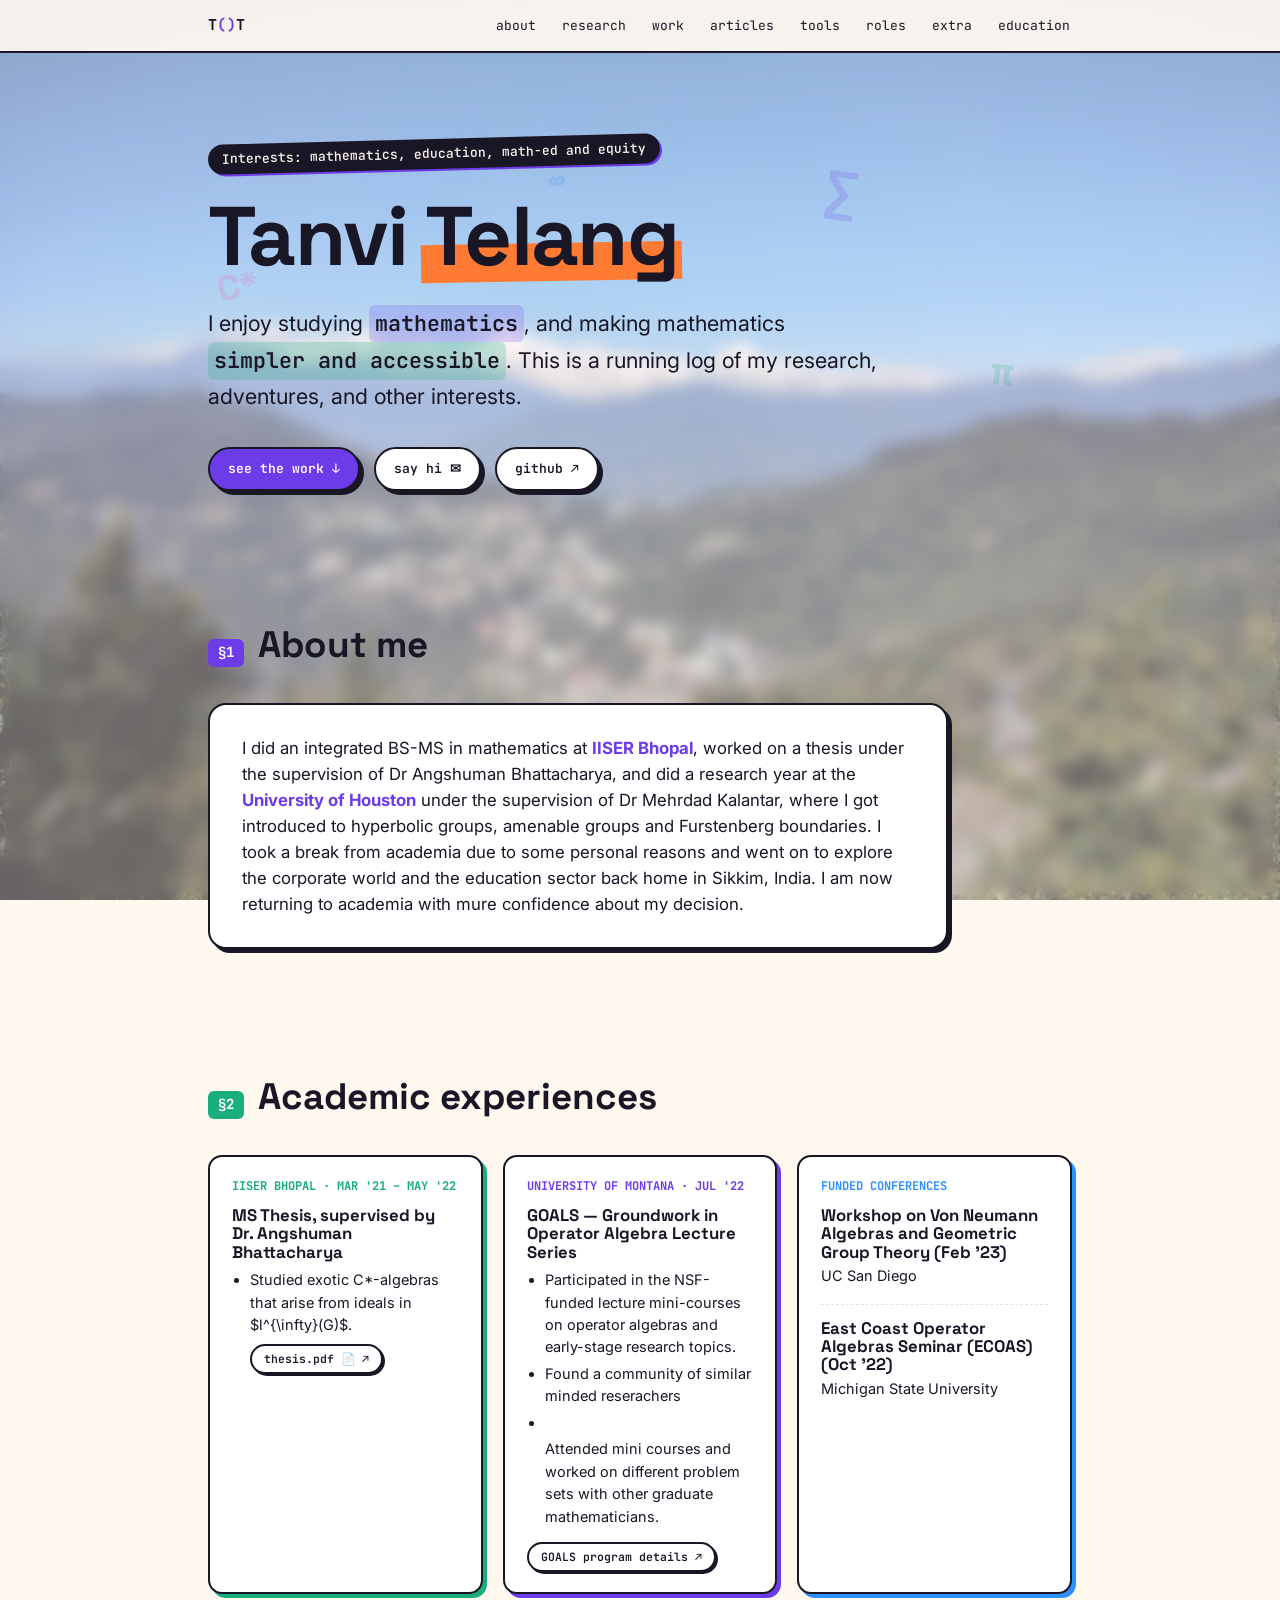
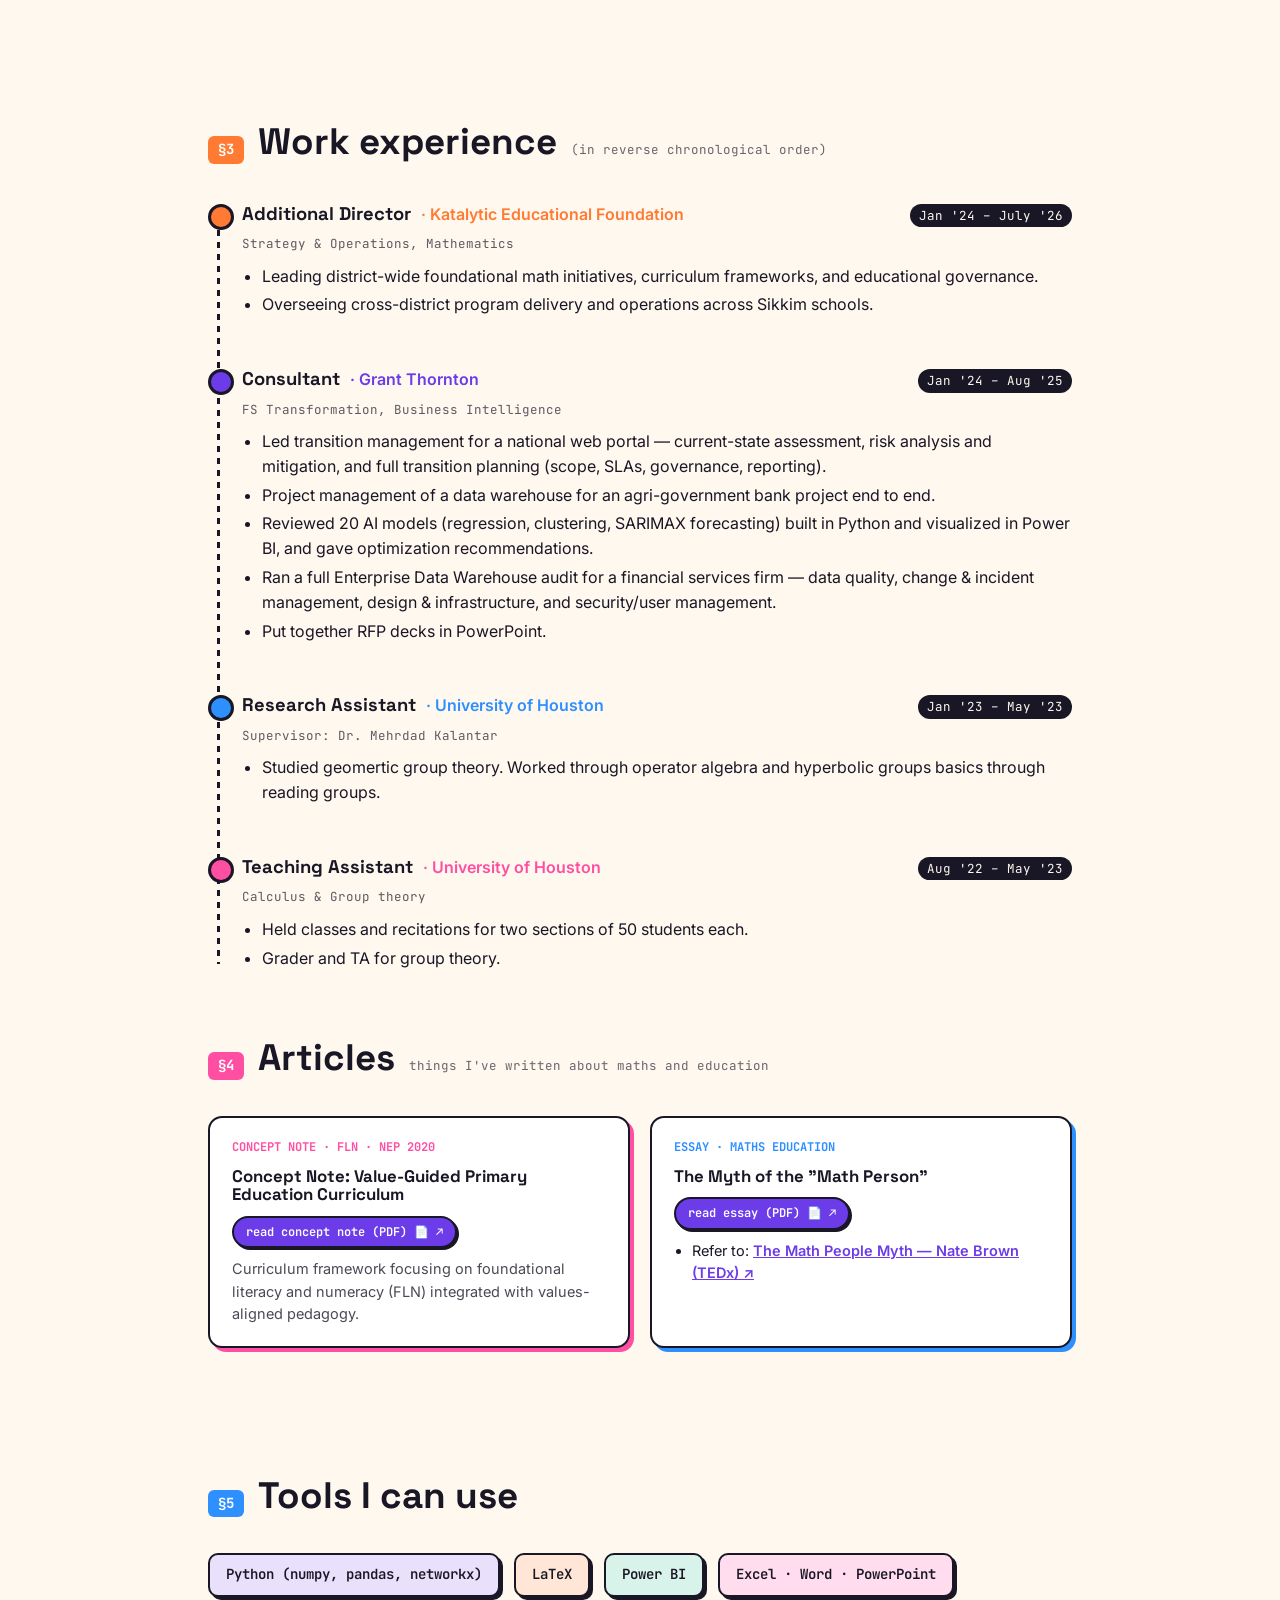
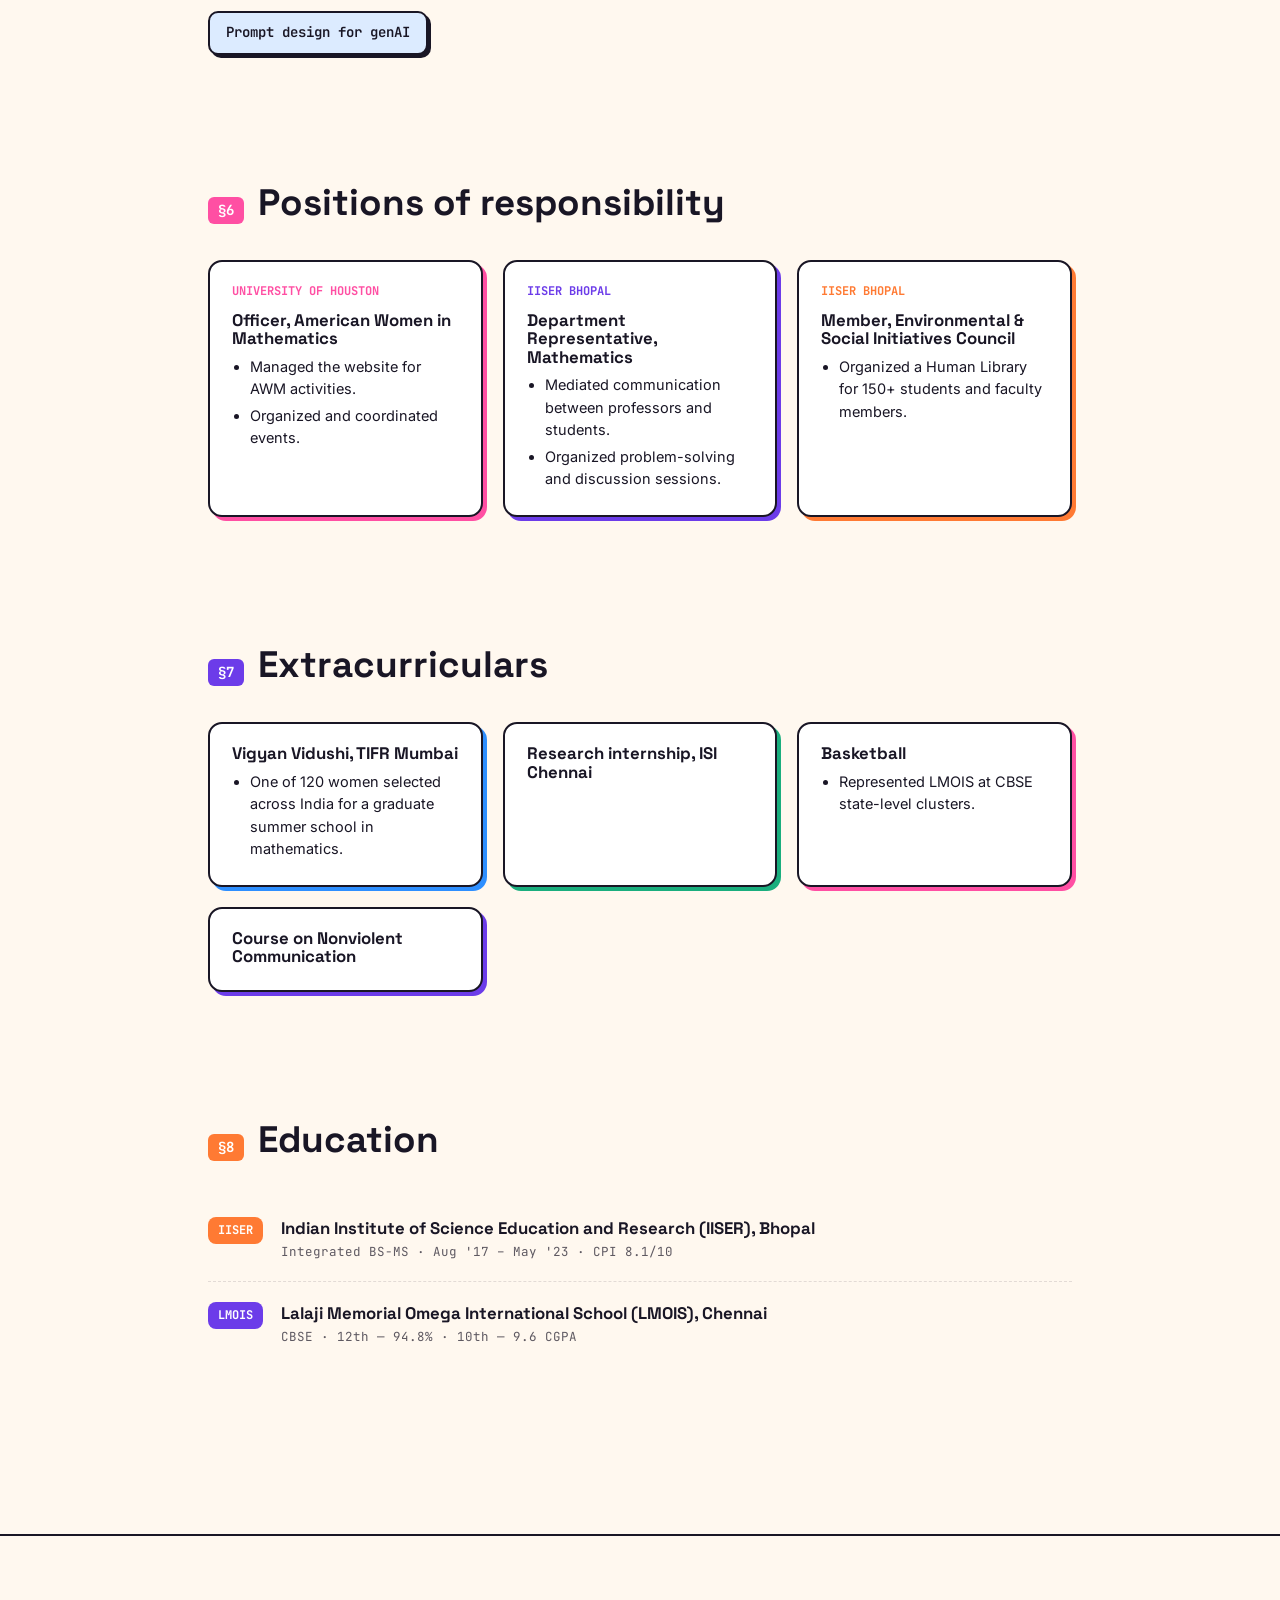
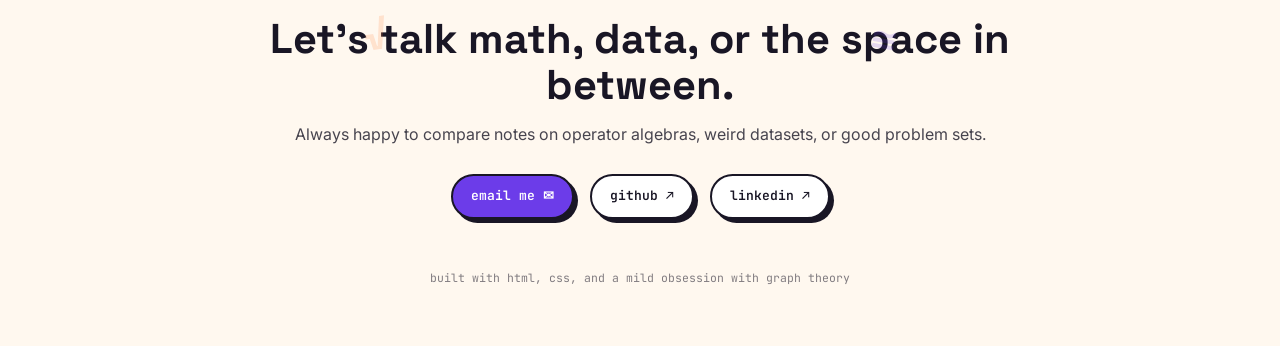
==== index.html @ 27491b8e "Update index.html" ====
<!DOCTYPE html>
<html lang="en">
<head>
<meta charset="UTF-8">
<meta name="viewport" content="width=device-width, initial-scale=1.0">
<title>Tanvi Telang</title>
<meta name="description" content="Tanvi Telang — mathematics, education, math-ed and equity.">
<link rel="preconnect" href="https://fonts.googleapis.com">
<link rel="preconnect" href="https://fonts.gstatic.com" crossorigin>
<link href="https://fonts.googleapis.com/css2?family=Space+Grotesk:wght@500;600;700&family=JetBrains+Mono:wght@400;500;700&family=Inter:wght@400;500;600;700&display=swap" rel="stylesheet">
<style>
  :root{
    --ink:#191625;
    --paper:#FFF8EF;
    --paper-2:#FFFFFF;
    --grape:#6C3CE9;
    --tangerine:#FF7A33;
    --mint:#1AAE7E;
    --bubblegum:#FF4FA3;
    --sky:#2E8FFF;
    --line: rgba(25,22,37,0.12);
    --radius: 18px;
    --shadow: 4px 4px 0 var(--ink);
  }

  *{box-sizing:border-box;}
  html{
    scroll-behavior:smooth;
    background:#FFF8EF; /* fallback if the photo ever fails to load */
  }
  body{
    margin:0;
    background:transparent;
    color:var(--ink);
    font-family:'Inter', sans-serif;
    line-height:1.55;
  }

  /* Background photo: a plain fixed <img> (Safari-safe), with a blurred tint on top */
  .bg-photo{
    position:fixed;
    top:0; left:0;
    width:100%; height:100%;
    object-fit:cover;
    z-index:-2;
  }
  .bg-tint{
    position:fixed;
    top:0; left:0;
    width:100%; height:100%;
    background:rgba(255,248,239,0.4);
    -webkit-backdrop-filter:blur(8px);
    backdrop-filter:blur(8px);
    z-index:-1;
    pointer-events:none;
  }

  ::selection{ background:var(--tangerine); color:var(--paper); }

  h1,h2,h3{
    font-family:'Space Grotesk', sans-serif;
    margin:0;
    line-height:1.1;
  }

  .mono{ font-family:'JetBrains Mono', monospace; }
  a{ color:inherit; }

  .wrap{
    max-width:920px;
    margin:0 auto;
    padding:0 28px;
    position:relative;
  }

  /* Floating mathematical symbols */
  .symbol{
    position:absolute;
    font-family:'Space Grotesk', serif;
    font-weight:700;
    opacity:0.18;
    user-select:none;
    -webkit-user-select:none;
    pointer-events:none;
    z-index:0;
  }

  /* Navigation */
  nav{
    position:-webkit-sticky;
    position:sticky;
    top:0;
    z-index:50;
    background:rgba(255,248,239,0.92);
    -webkit-backdrop-filter:blur(8px);
    backdrop-filter:blur(8px);
    border-bottom:2px solid var(--ink);
  }
  nav .wrap{
    display:flex;
    align-items:center;
    justify-content:space-between;
    padding:14px 28px;
  }
  .nav-mark{
    font-family:'JetBrains Mono', monospace;
    font-weight:700;
    font-size:15px;
    letter-spacing:0.02em;
    text-decoration:none;
  }
  .nav-mark span{ color:var(--grape); }
  .nav-links{
    display:flex;
    gap:22px;
    list-style:none;
    margin:0; padding:0;
    font-family:'JetBrains Mono', monospace;
    font-size:13px;
  }
  .nav-links a{
    text-decoration:none;
    padding:4px 2px;
    border-bottom:2px solid transparent;
    transition:border-color .15s ease, color .15s ease;
  }
  .nav-links li:nth-child(1) a:hover{ border-color:var(--grape); color:var(--grape); }
  .nav-links li:nth-child(2) a:hover{ border-color:var(--mint); color:var(--mint); }
  .nav-links li:nth-child(3) a:hover{ border-color:var(--tangerine); color:var(--tangerine); }
  .nav-links li:nth-child(4) a:hover{ border-color:var(--sky); color:var(--sky); }
  .nav-links li:nth-child(5) a:hover{ border-color:var(--bubblegum); color:var(--bubblegum); }
  .nav-links li:nth-child(6) a:hover{ border-color:var(--grape); color:var(--grape); }
  .nav-links li:nth-child(7) a:hover{ border-color:var(--tangerine); color:var(--tangerine); }
  .nav-links li:nth-child(8) a:hover{ border-color:var(--sky); color:var(--sky); }
  @media (max-width:720px){ .nav-links{ display:none; } }

  /* Hero */
  header.hero{
    padding:86px 0 70px;
    position:relative;
  }
  .eyebrow{
    display:inline-block;
    font-family:'JetBrains Mono', monospace;
    font-size:13px;
    font-weight:500;
    background:var(--ink);
    color:var(--paper);
    padding:5px 14px;
    border-radius:100px;
    transform:rotate(-1.5deg);
    margin-bottom:22px;
    box-shadow:2px 2px 0 var(--grape);
  }
  h1.name{
    font-size:clamp(2.6rem, 8vw, 5.2rem);
    font-weight:700;
    letter-spacing:-0.02em;
  }
  h1.name .hl{
    position:relative;
    white-space:nowrap;
  }
  h1.name .hl::after{
    content:"";
    position:absolute;
    left:-4px; right:-4px; bottom:8%;
    height:36%;
    background:var(--tangerine);
    z-index:-1;
    transform:rotate(-1deg);
  }
  .tagline{
    margin-top:22px;
    font-size:clamp(1.05rem, 2.4vw, 1.35rem);
    max-width:680px;
    color:var(--ink);
  }
  .tagline .tag-word{
    font-family:'JetBrains Mono', monospace;
    font-weight:600;
    padding:2px 6px;
    border-radius:6px;
    display:inline-block;
  }
  .t1{ background:rgba(108,60,233,0.2); }
  .t2{ background:rgba(26,174,126,0.24); }

  .hero-links{
    margin-top:34px;
    display:flex;
    gap:14px;
    flex-wrap:wrap;
  }
  .pill{
    font-family:'JetBrains Mono', monospace;
    font-size:13px;
    font-weight:600;
    text-decoration:none;
    padding:10px 18px;
    border:2px solid var(--ink);
    border-radius:100px;
    background:var(--paper-2);
    box-shadow:var(--shadow);
    transition:transform .12s ease, box-shadow .12s ease;
    display:inline-flex;
    align-items:center;
    gap:8px;
  }
  .pill:hover{
    transform:translate(-2px,-2px);
    box-shadow:6px 6px 0 var(--ink);
  }
  .pill:active{
    transform:translate(2px,2px);
    box-shadow:2px 2px 0 var(--ink);
  }
  .pill.fill{ background:var(--grape); color:var(--paper-2); }

  /* Sections */
  section{
    padding:64px 0;
    position:relative;
  }
  .section-head{
    display:flex;
    align-items:baseline;
    gap:14px;
    margin-bottom:36px;
    flex-wrap:wrap;
  }
  .section-num{
    font-family:'JetBrains Mono', monospace;
    font-size:14px;
    padding:3px 10px;
    border-radius:6px;
    color:var(--paper-2);
    font-weight:700;
  }
  h2.section-title{
    font-size:clamp(1.6rem, 4vw, 2.3rem);
  }
  .section-note{
    font-family:'JetBrains Mono', monospace;
    font-size:12.5px;
    color:rgba(25,22,37,0.65);
  }

  #about .section-num{ background:var(--grape); }
  #academic .section-num{ background:var(--mint); }
  #work .section-num{ background:var(--tangerine); }
  #articles .section-num{ background:var(--bubblegum); }
  #tools .section-num{ background:var(--sky); }
  #roles .section-num{ background:var(--bubblegum); }
  #extra .section-num{ background:var(--grape); }
  #education .section-num{ background:var(--tangerine); }

  /* About */
  .about-card{
    background:var(--paper-2);
    border:2px solid var(--ink);
    border-radius:var(--radius);
    padding:30px 32px;
    box-shadow:var(--shadow);
    font-size:1.05rem;
    max-width:740px;
  }
  .about-card p{ margin:0; }
  .about-card b{ color:var(--grape); }

  /* Timeline */
  .timeline{
    position:relative;
    padding-left:34px;
  }
  .timeline::before{
    content:"";
    position:absolute;
    left:9px;
    top:6px;
    bottom:6px;
    width:3px;
    background:repeating-linear-gradient(
      to bottom,
      var(--ink) 0 6px,
      transparent 6px 12px
    );
  }
  .node{
    position:relative;
    padding-bottom:44px;
  }
  .node:last-child{ padding-bottom:0; }
  .node::before{
    content:"";
    position:absolute;
    left:-34px;
    top:4px;
    width:20px; height:20px;
    border-radius:50%;
    background:var(--dot, var(--grape));
    border:3px solid var(--ink);
  }
  .node-head{
    display:flex;
    flex-wrap:wrap;
    align-items:baseline;
    gap:10px;
    margin-bottom:6px;
  }
  .node-role{
    font-family:'Space Grotesk', sans-serif;
    font-weight:700;
    font-size:1.15rem;
  }
  .node-org{
    font-weight:600;
    color:var(--dot, var(--grape));
  }
  .node-date{
    font-family:'JetBrains Mono', monospace;
    font-size:12.5px;
    background:var(--ink);
    color:var(--paper);
    padding:2px 9px;
    border-radius:100px;
    margin-left:auto;
    white-space:nowrap;
  }
  .node ul{
    margin:10px 0 0;
    padding-left:20px;
  }
  .node li{ margin-bottom:4px; }
  .node-sub{
    font-family:'JetBrains Mono', monospace;
    font-size:12.5px;
    color:rgba(25,22,37,0.7);
    margin-top:2px;
  }

  /* Tools */
  .tool-cloud{
    display:flex;
    flex-wrap:wrap;
    gap:14px;
  }
  .tool-chip{
    font-family:'JetBrains Mono', monospace;
    font-weight:600;
    font-size:14px;
    padding:9px 16px;
    border:2px solid var(--ink);
    border-radius:10px;
    background:var(--paper-2);
    box-shadow:3px 3px 0 var(--ink);
    transition:transform .15s ease, box-shadow .15s ease;
    cursor:default;
  }
  .tool-chip:hover{
    transform:rotate(-2deg) translateY(-2px);
    box-shadow:5px 5px 0 var(--ink);
  }
  .tool-chip.c1{ background:#E9E1FB; }
  .tool-chip.c2{ background:#FFE6D6; }
  .tool-chip.c3{ background:#D8F3EA; }
  .tool-chip.c4{ background:#FFDDEE; }
  .tool-chip.c5{ background:#DCEBFF; }

  /* Cards */
  .card-grid{
    display:grid;
    grid-template-columns:repeat(auto-fit, minmax(260px, 1fr));
    gap:20px;
  }
  .info-card{
    background:var(--paper-2);
    border:2px solid var(--ink);
    border-radius:14px;
    padding:20px 22px;
    box-shadow:4px 4px 0 var(--card-color, var(--ink));
    transition:transform .15s ease, box-shadow .15s ease;
  }
  .info-card:hover{
    transform:translateY(-2px);
    box-shadow:6px 6px 0 var(--card-color, var(--ink));
  }
  .info-card h3{
    font-size:1.05rem;
    margin-bottom:4px;
  }
  .info-card h3 + ul{ margin-top:8px; }
  .info-card .org{
    font-family:'JetBrains Mono', monospace;
    font-size:12px;
    color:var(--card-color, var(--grape));
    font-weight:700;
    margin-bottom:10px;
    display:block;
  }
  .info-card ul{
    margin:0;
    padding-left:18px;
    font-size:14.5px;
  }
  .info-card li{ margin-bottom:4px; }
  .info-card .sub{
    font-size:14.5px;
    margin:0;
  }
  .info-card .entry + .entry{
    margin-top:16px;
    padding-top:14px;
    border-top:1px dashed var(--line);
  }

  /* Article links */
  .info-card .blurb{
    font-size:14.5px;
    margin:8px 0 14px;
  }
  .card-link{
    font-family:'JetBrains Mono', monospace;
    font-size:12.5px;
    font-weight:700;
    text-decoration:none;
    display:inline-block;
    padding:6px 12px;
    border:2px solid var(--ink);
    border-radius:100px;
    background:var(--paper);
    transition:background .15s ease;
  }
  .card-link:hover{ background:var(--card-color, var(--grape)); color:var(--paper-2); }

  /* Education */
  .edu-item{
    display:flex;
    gap:18px;
    padding:20px 0;
    border-bottom:1px dashed var(--line);
    flex-wrap:wrap;
    align-items:baseline;
  }
  .edu-item:last-child{ border-bottom:none; }
  .edu-badge{
    font-family:'JetBrains Mono', monospace;
    font-weight:700;
    font-size:12px;
    padding:4px 10px;
    border-radius:8px;
    color:var(--paper-2);
    background:var(--grape);
    height:fit-content;
  }
  .edu-item:nth-child(2) .edu-badge{ background:var(--tangerine); }
  .edu-main{ flex:1; min-width:220px; }
  .edu-main h3{ font-size:1.05rem; }
  .edu-meta{
    font-family:'JetBrains Mono', monospace;
    font-size:12.5px;
    color:rgba(25,22,37,0.7);
    margin-top:4px;
  }

  /* Footer */
  footer{
    padding:80px 0 60px;
    text-align:center;
    position:relative;
    border-top:2px solid var(--ink);
    margin-top:40px;
    background:rgba(255,248,239,0.7);
  }
  footer h2{
    font-size:clamp(1.8rem, 5vw, 2.6rem);
  }
  footer p{
    margin-top:14px;
    color:rgba(25,22,37,0.8);
  }
  .footer-links{
    margin-top:28px;
    display:flex;
    justify-content:center;
    gap:16px;
    flex-wrap:wrap;
  }
  .foot-note{
    margin-top:50px;
    font-family:'JetBrains Mono', monospace;
    font-size:11.5px;
    color:rgba(25,22,37,0.55);
  }

  @media (prefers-reduced-motion: reduce){
    *{ scroll-behavior:auto !important; transition:none !important; }
  }

  :focus-visible{
    outline:3px solid var(--sky);
    outline-offset:2px;
  }
</style>
</head>
<body>

<!-- Background photo (file must sit next to index.html) -->
<img class="bg-photo" src="IMG_20181229_102646.jpg" alt="">
<div class="bg-tint"></div>

<nav>
  <div class="wrap">
    <a href="#" class="nav-mark">T<span>()</span>T</a>
    <ul class="nav-links">
      <li><a href="#about">about</a></li>
      <li><a href="#academic">research</a></li>
      <li><a href="#work">work</a></li>
      <li><a href="#articles">articles</a></li>
      <li><a href="#tools">tools</a></li>
      <li><a href="#roles">roles</a></li>
      <li><a href="#extra">extra</a></li>
      <li><a href="#education">education</a></li>
    </ul>
  </div>
</nav>

<header class="hero">
  <div class="wrap">
    <span class="symbol" style="top:10px; left:70%; font-size:3.4rem; color:#6C3CE9; transform:rotate(8deg);">∑</span>
    <span class="symbol" style="top:120px; left:4%; font-size:2.2rem; color:#FF4FA3; transform:rotate(-12deg);">C*</span>
    <span class="symbol" style="top:200px; left:88%; font-size:2.6rem; color:#1AAE7E; transform:rotate(6deg);">π</span>
    <span class="symbol" style="top:20px; left:40%; font-size:1.8rem; color:#2E8FFF; transform:rotate(-6deg);">∞</span>

    <span class="eyebrow mono">Interests: mathematics, education, math-ed and equity</span>
    <h1 class="name">Tanvi <span class="hl">Telang</span></h1>
    <p class="tagline">
      I enjoy studying <span class="tag-word t1">mathematics</span>, and making mathematics
      <span class="tag-word t2">simpler and accessible</span>.
      This is a running log of my research, adventures, and other interests.
    </p>
    <div class="hero-links">
      <a class="pill fill" href="#academic">see the work ↓</a>
      <!-- TODO: replace with your real email -->
      <a class="pill" href="mailto:tanvi.telang@example.com">say hi ✉</a>
      <!-- TODO: replace with your real GitHub profile URL -->
      <a class="pill" href="https://github.com/" target="_blank" rel="noopener">github ↗</a>
    </div>
  </div>
</header>

<main class="wrap">

  <section id="about">
    <div class="section-head">
      <span class="section-num mono">§1</span>
      <h2 class="section-title">About me</h2>
    </div>
    <div class="about-card">
      <p>I did an integrated BS-MS in mathematics at <b>IISER Bhopal</b>, worked on a thesis under the supervision of Dr Angshuman Bhattacharya, and did a research year at the <b>University of Houston</b> under the supervision of Dr Mehrdad Kalantar, where I got introduced to hyperbolic groups, amenable groups and Furstenberg boundaries. I took a break from academia due to some personal reasons and went on to explore the corporate world and the education sector back home in Sikkim, India. I am now returning to academia with mure confidence about my decision.</p>
    </div>
  </section>

  <section id="academic">
    <div class="section-head">
      <span class="section-num mono">§2</span>
      <h2 class="section-title">Academic experiences</h2>
    </div>
    <div class="card-grid">
      <div class="info-card" style="--card-color:var(--mint)">
        <span class="org">IISER BHOPAL · MAR '21 – MAY '22</span>
        <h3>MS Thesis, supervised by Dr. Angshuman Bhattacharya</h3>
        <ul>
        <li>
          Studied exotic C*-algebras that arise from ideals in $l^{\infty}(G)$.
          <div style="margin-top: 8px;">
            <a href="thesis.pdf" target="_blank" rel="noopener noreferrer" class="pill" style="padding: 4px 12px; font-size: 11.5px; box-shadow: 2px 2px 0 var(--ink);">
              thesis.pdf 📄 ↗
            </a>
          </div>
        </li>        
        </ul>
      </div>
    <div class="info-card" style="--card-color:var(--grape)">
  <span class="org">UNIVERSITY OF MONTANA · JUL '22</span>
  <h3>GOALS — Groundwork in Operator Algebra Lecture Series</h3>
  <ul>
    <li>Participated in the NSF-funded lecture mini-courses on operator algebras and early-stage research topics.</li>
    <li>Found a community of similar minded reserachers<li>
    </li>Attended mini courses and worked on different problem sets with other graduate mathematicians.</li>
  </ul>
  <div style="margin-top: 14px;">
    <a href="https://users.math.msu.edu/users/banelson/conferences/GOALS.html" 
       target="_blank" 
       rel="noopener noreferrer" 
       class="pill" 
       style="padding: 4px 12px; font-size: 11.5px; box-shadow: 2px 2px 0 var(--ink); text-decoration: none;">
      GOALS program details ↗
    </a>
  </div>
</div>
      <div class="info-card" style="--card-color:var(--sky)">
        <span class="org">FUNDED CONFERENCES</span>
        <div class="entry">
          <h3>Workshop on Von Neumann Algebras and Geometric Group Theory (Feb '23)</h3>
                    <p class="sub"> UC San Diego</p>
        </div>
        <div class="entry">
          <h3>East Coast Operator Algebras Seminar (ECOAS) (Oct '22)</h3>
          <p class="sub">Michigan State University</p>
        </div>
      </div>
    </div>
  </section>

  <section id="work">
    <div class="section-head">
      <span class="section-num mono">§3</span>
      <h2 class="section-title">Work experience</h2>
      <span class="section-note">(in reverse chronological order)</span>
    </div>

    <div class="timeline">

      <div class="node" style="--dot:var(--tangerine)">
        <div class="node-head">
          <span class="node-role">Additional Director</span>
          <span class="node-org">· Katalytic Educational Foundation</span>
          <span class="node-date">Jan '24 – July '26</span>
        </div>
        <div class="node-sub">Strategy &amp; Operations, Mathematics</div>
        <ul>
          <li>Leading district-wide foundational math initiatives, curriculum frameworks, and educational governance.</li>
          <li>Overseeing cross-district program delivery and operations across Sikkim schools.</li>
        </ul>
      </div>

      <div class="node" style="--dot:var(--grape)">
        <div class="node-head">
          <span class="node-role">Consultant</span>
          <span class="node-org">· Grant Thornton</span>
          <span class="node-date">Jan '24 – Aug '25</span>
        </div>
        <div class="node-sub">FS Transformation, Business Intelligence</div>
        <ul>
          <li>Led transition management for a national web portal — current-state assessment, risk analysis and mitigation, and full transition planning (scope, SLAs, governance, reporting).</li>
          <li>Project management of a data warehouse for an agri-government bank project end to end.</li>
          <li>Reviewed 20 AI models (regression, clustering, SARIMAX forecasting) built in Python and visualized in Power BI, and gave optimization recommendations.</li>
          <li>Ran a full Enterprise Data Warehouse audit for a financial services firm — data quality, change &amp; incident management, design &amp; infrastructure, and security/user management.</li>
          <li>Put together RFP decks in PowerPoint.</li>
        </ul>
      </div>


      <div class="node" style="--dot:var(--sky)">
        <div class="node-head">
          <span class="node-role">Research Assistant</span>
          <span class="node-org">· University of Houston</span>
          <span class="node-date">Jan '23 – May '23</span>
        </div>
        <div class="node-sub">Supervisor: Dr. Mehrdad Kalantar</div>
        <ul>
          <li>Studied geomertic group theory. Worked through operator algebra and hyperbolic groups basics through reading groups. </li>
        </ul>
      </div>

      <div class="node" style="--dot:var(--bubblegum)">
        <div class="node-head">
          <span class="node-role">Teaching Assistant</span>
          <span class="node-org">· University of Houston</span>
          <span class="node-date">Aug '22 – May '23</span>
        </div>
        <div class="node-sub">Calculus &amp; Group theory</div>
        <ul>
          <li>Held classes and recitations for two sections of 50 students each.</li>
          <li>Grader and TA for group theory.</li>
        </ul>
      </div>

    </div>
  <section id="articles">
  <div class="section-head">
    <span class="section-num mono">§4</span>
    <h2 class="section-title">Articles</h2>
    <span class="section-note">things I've written about maths and education</span>
  </div>
  <div class="card-grid">

    <!-- Card 1: Value-Guided Primary Education Curriculum -->
    <div class="info-card" style="--card-color:var(--bubblegum)">
      <span class="org">CONCEPT NOTE · FLN · NEP 2020</span>
      <h3>Concept Note: Value-Guided Primary Education Curriculum</h3>
      
      <div style="margin: 12px 0 10px;">
        <a href="Concept%20Note_%20Value-Guided%20Primary%20Education%20Curriculum%20(Focus_%20FLN).pdf" 
           target="_blank" 
           rel="noopener noreferrer" 
           class="pill fill" 
           style="padding: 5px 12px; font-size: 12px; box-shadow: 2px 2px 0 var(--ink); text-decoration: none;">
          read concept note (PDF) 📄 ↗
        </a>
      </div>
      
      <p style="margin: 8px 0 0; font-size: 14.5px; color: color-mix(in srgb, var(--ink) 78%, transparent);">
        Curriculum framework focusing on foundational literacy and numeracy (FLN) integrated with values-aligned pedagogy.
      </p>
    </div>

    <!-- Card 2: The Myth of the Math Person -->
    <div class="info-card" style="--card-color:var(--sky)">
      <span class="org">ESSAY · MATHS EDUCATION</span>
      <h3>The Myth of the "Math Person"</h3>
      
      <div style="margin: 12px 0 10px;">
        <a href="The%20Myth%20of%20the%20%22Math%20Person%22%20and%20its%20association%20to%20teaching%20methodology-2.pdf" 
           target="_blank" 
           rel="noopener noreferrer" 
           class="pill fill" 
           style="padding: 5px 12px; font-size: 12px; box-shadow: 2px 2px 0 var(--ink); text-decoration: none;">
          read essay (PDF) 📄 ↗
        </a>
      </div>

      <ul>
        <li>
          Refer to: 
          <a href="https://www.youtube.com/watch?v=uJsHoS01pPg" 
             target="_blank" 
             rel="noopener noreferrer" 
             style="color: var(--grape); font-weight: 600; text-decoration: underline;">
            The Math People Myth — Nate Brown (TEDx) ↗
          </a>
        </li>
      </ul>
    </div>

  </div>
</section>
    
  <section id="tools">
    <div class="section-head">
      <span class="section-num mono">§5</span>
      <h2 class="section-title">Tools I can use </h2>
    </div>
    <div class="tool-cloud">
      <span class="tool-chip c1">Python (numpy, pandas, networkx)</span>
      <span class="tool-chip c2">LaTeX</span>
      <span class="tool-chip c3">Power BI</span>
      <span class="tool-chip c4">Excel · Word · PowerPoint</span>
      <span class="tool-chip c5">Prompt design for genAI</span>
    </div>
  </section>

  <section id="roles">
    <div class="section-head">
      <span class="section-num mono">§6</span>
      <h2 class="section-title">Positions of responsibility</h2>
    </div>
    <div class="card-grid">
      <div class="info-card" style="--card-color:var(--bubblegum)">
        <span class="org">UNIVERSITY OF HOUSTON</span>
        <h3>Officer, American Women in Mathematics</h3>
        <ul>
          <li>Managed the website for AWM activities.</li>
          <li>Organized and coordinated events.</li>
        </ul>
      </div>
      <div class="info-card" style="--card-color:var(--grape)">
        <span class="org">IISER BHOPAL</span>
        <h3>Department Representative, Mathematics</h3>
        <ul>
          <li>Mediated communication between professors and students.</li>
          <li>Organized problem-solving and discussion sessions.</li>
        </ul>
      </div>
      <div class="info-card" style="--card-color:var(--tangerine)">
        <span class="org">IISER BHOPAL</span>
        <h3>Member, Environmental &amp; Social Initiatives Council</h3>
        <ul>
          <li>Organized a Human Library for 150+ students and faculty members.</li>
        </ul>
      </div>
    </div>
  </section>

  <section id="extra">
    <div class="section-head">
      <span class="section-num mono">§7</span>
      <h2 class="section-title">Extracurriculars</h2>
    </div>
    <div class="card-grid">
      <div class="info-card" style="--card-color:var(--sky)">
        <h3>Vigyan Vidushi, TIFR Mumbai</h3>
        <ul><li>One of 120 women selected across India for a graduate summer school in mathematics.</li></ul>
      </div>
      <div class="info-card" style="--card-color:var(--mint)">
        <h3>Research internship, ISI Chennai</h3>
      </div>
      <div class="info-card" style="--card-color:var(--bubblegum)">
        <h3>Basketball</h3>
        <ul><li>Represented LMOIS at CBSE state-level clusters.</li></ul>
      </div>
      <div class="info-card" style="--card-color:var(--grape)">
        <h3>Course on Nonviolent Communication</h3>
      </div>
    </div>
  </section>

  <section id="education">
    <div class="section-head">
      <span class="section-num mono">§8</span>
      <h2 class="section-title">Education</h2>
    </div>
    <div class="edu-item">
      <span class="edu-badge mono">IISER</span>
      <div class="edu-main">
        <h3>Indian Institute of Science Education and Research (IISER), Bhopal</h3>
        <div class="edu-meta">Integrated BS-MS · Aug '17 – May '23 · CPI 8.1/10</div>
      </div>
    </div>
    <div class="edu-item">
      <span class="edu-badge mono">LMOIS</span>
      <div class="edu-main">
        <h3>Lalaji Memorial Omega International School (LMOIS), Chennai</h3>
        <div class="edu-meta">CBSE · 12th — 94.8% · 10th — 9.6 CGPA</div>
      </div>
    </div>
  </section>

</main>

<footer>
  <div class="wrap">
    <span class="symbol" style="top:-10px; left:20%; font-size:2.4rem; color:#FF7A33; transform:rotate(-8deg);">√</span>
    <span class="symbol" style="top:0px; left:75%; font-size:2rem; color:#6C3CE9; transform:rotate(10deg);">≅</span>
    <h2>Let's talk math, data, or the space in between.</h2>
    <p>Always happy to compare notes on operator algebras, weird datasets, or good problem sets.</p>
    <div class="footer-links">
      <!-- TODO: replace with your real email -->
      <a class="pill fill" href="mailto:tanvi.telang@example.com">email me ✉</a>
      <!-- TODO: replace with your real GitHub and LinkedIn profile URLs -->
      <a class="pill" href="https://github.com/" target="_blank" rel="noopener">github ↗</a>
      <a class="pill" href="https://linkedin.com/" target="_blank" rel="noopener">linkedin ↗</a>
    </div>
    <div class="foot-note">built with html, css, and a mild obsession with graph theory</div>
  </div>
</footer>

</body>
</html>
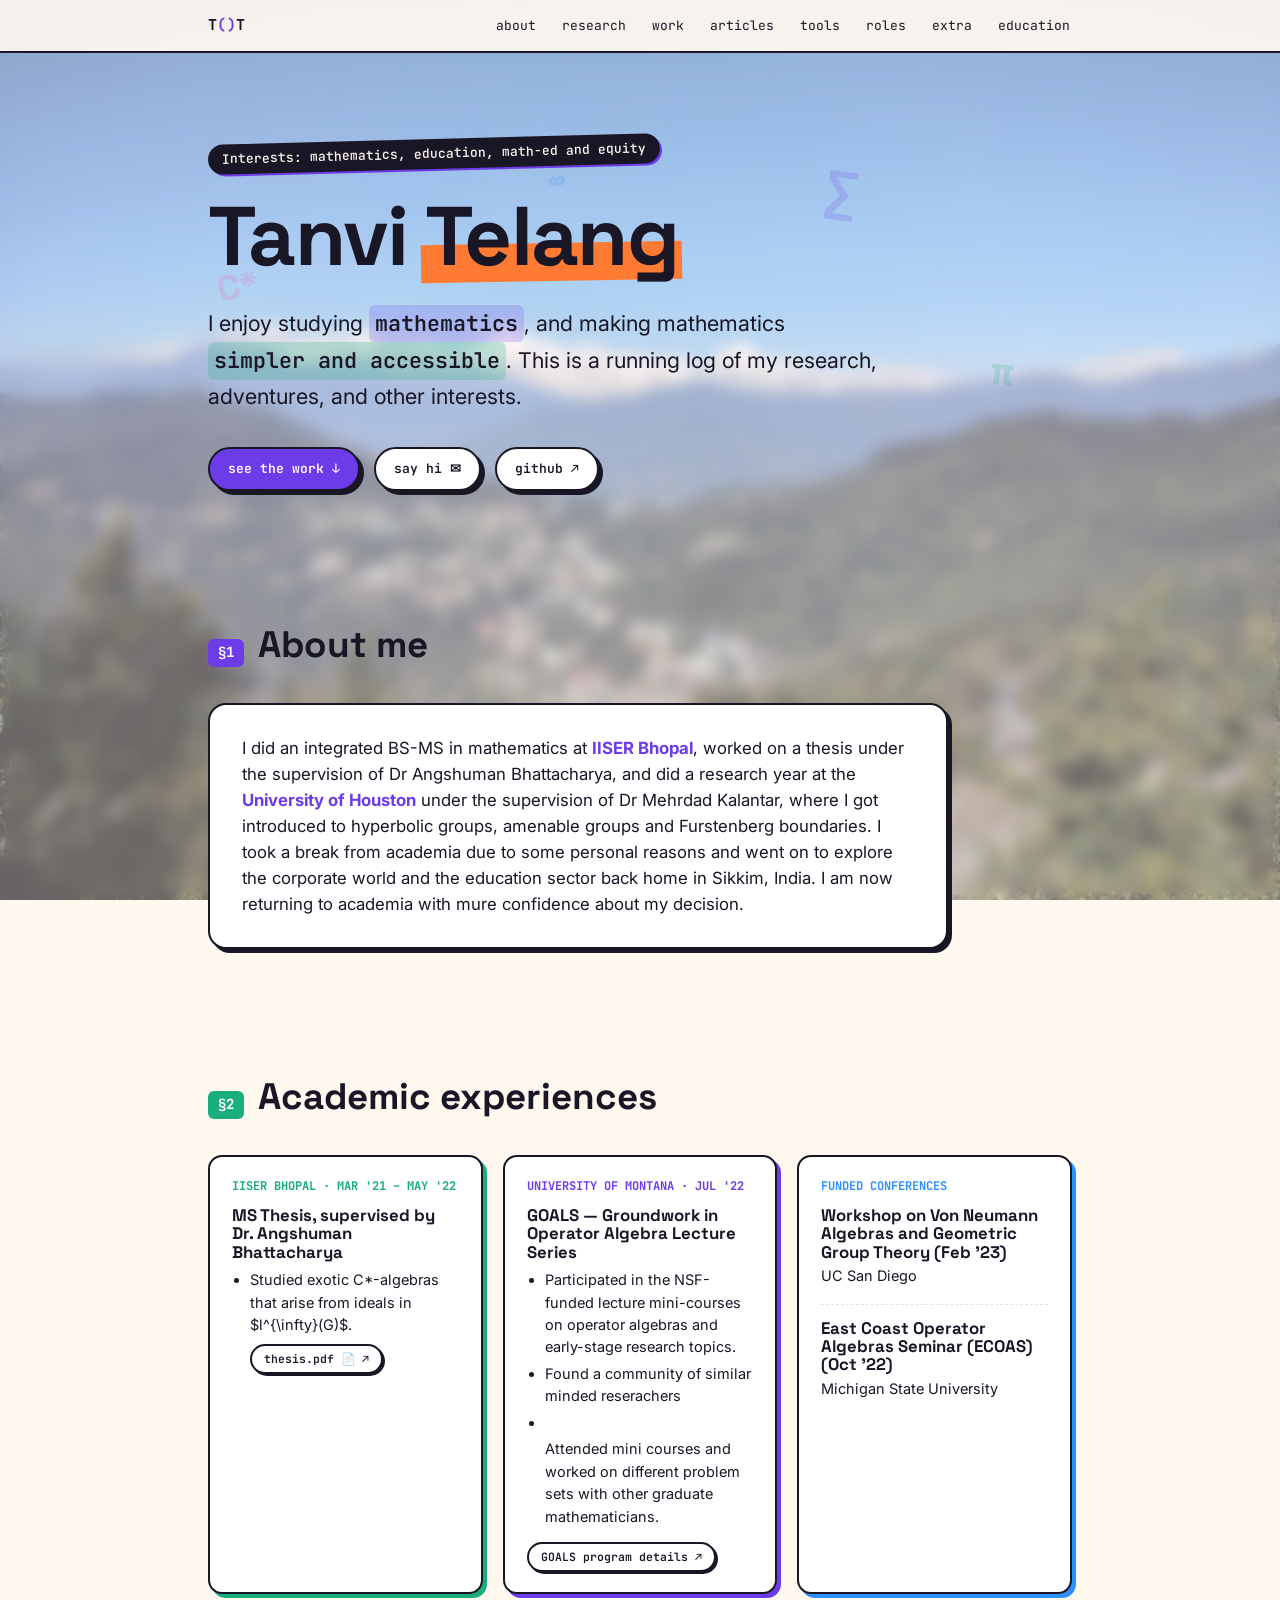
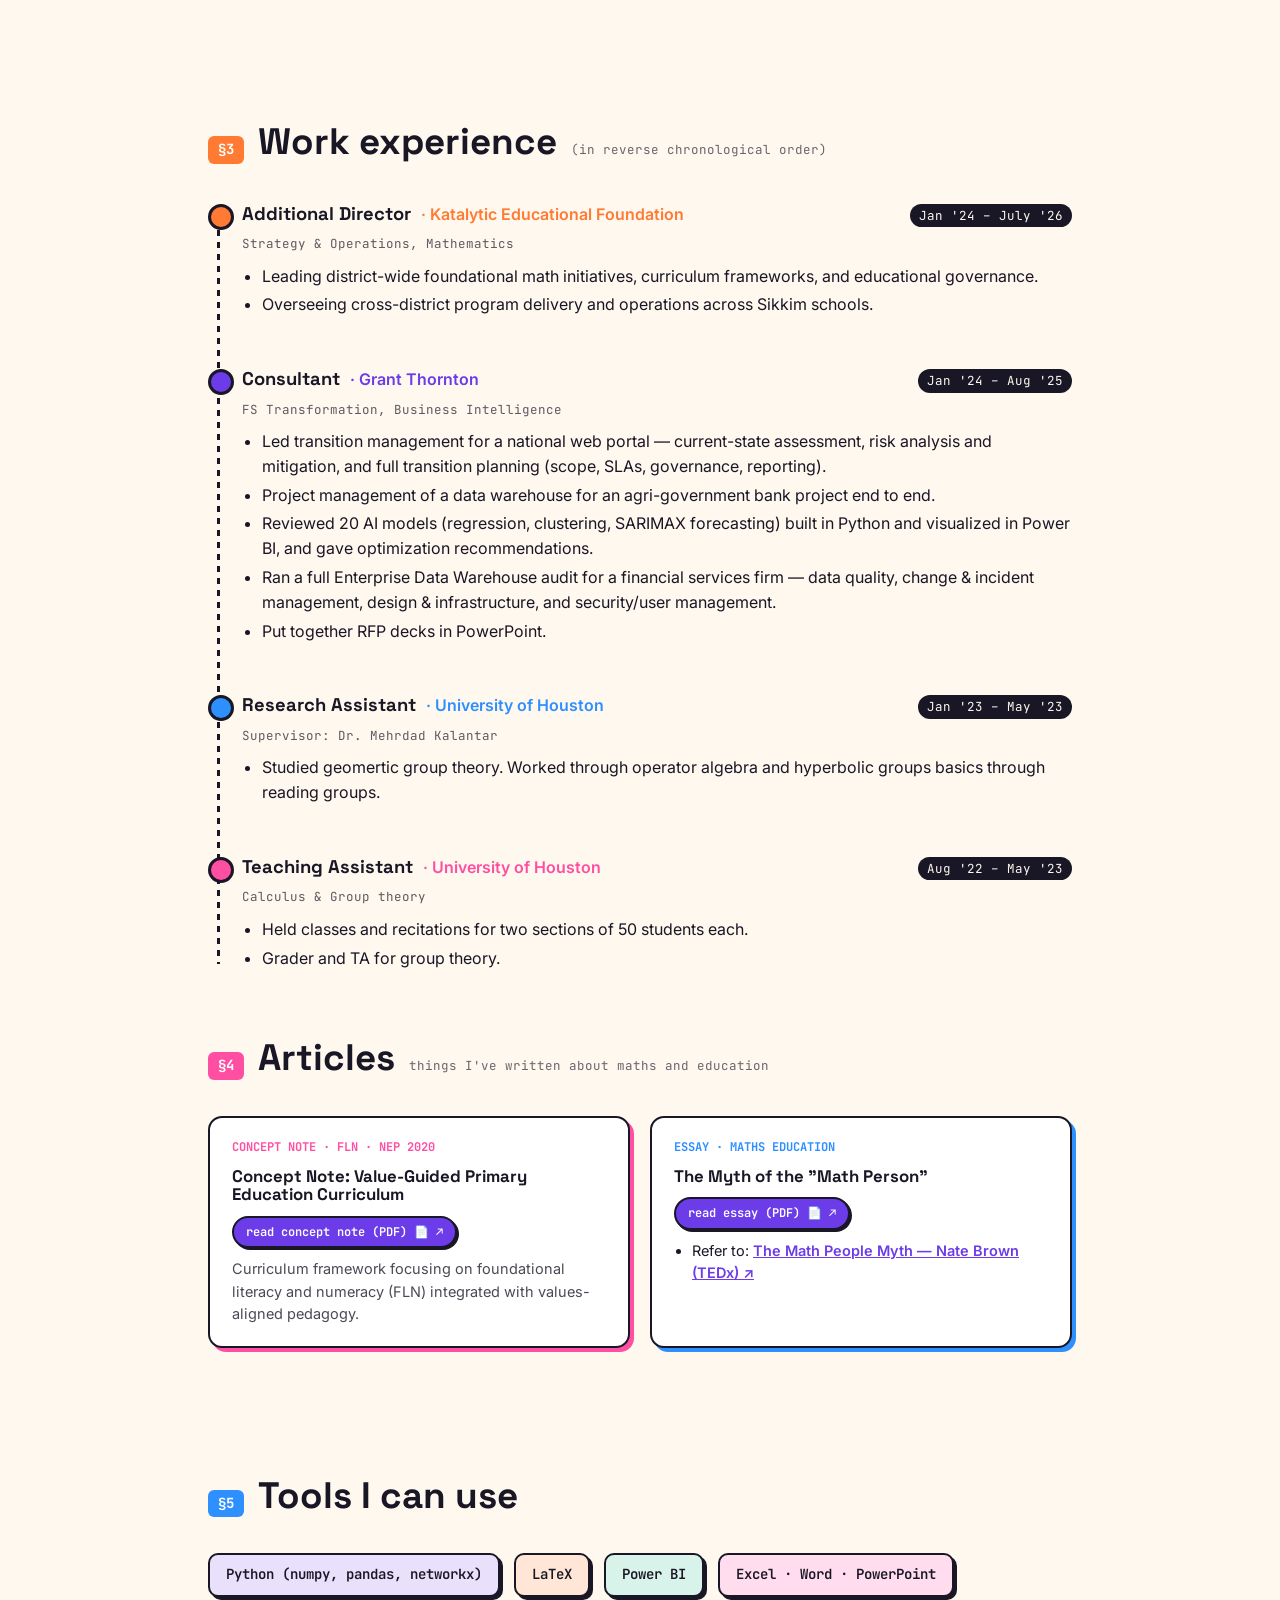
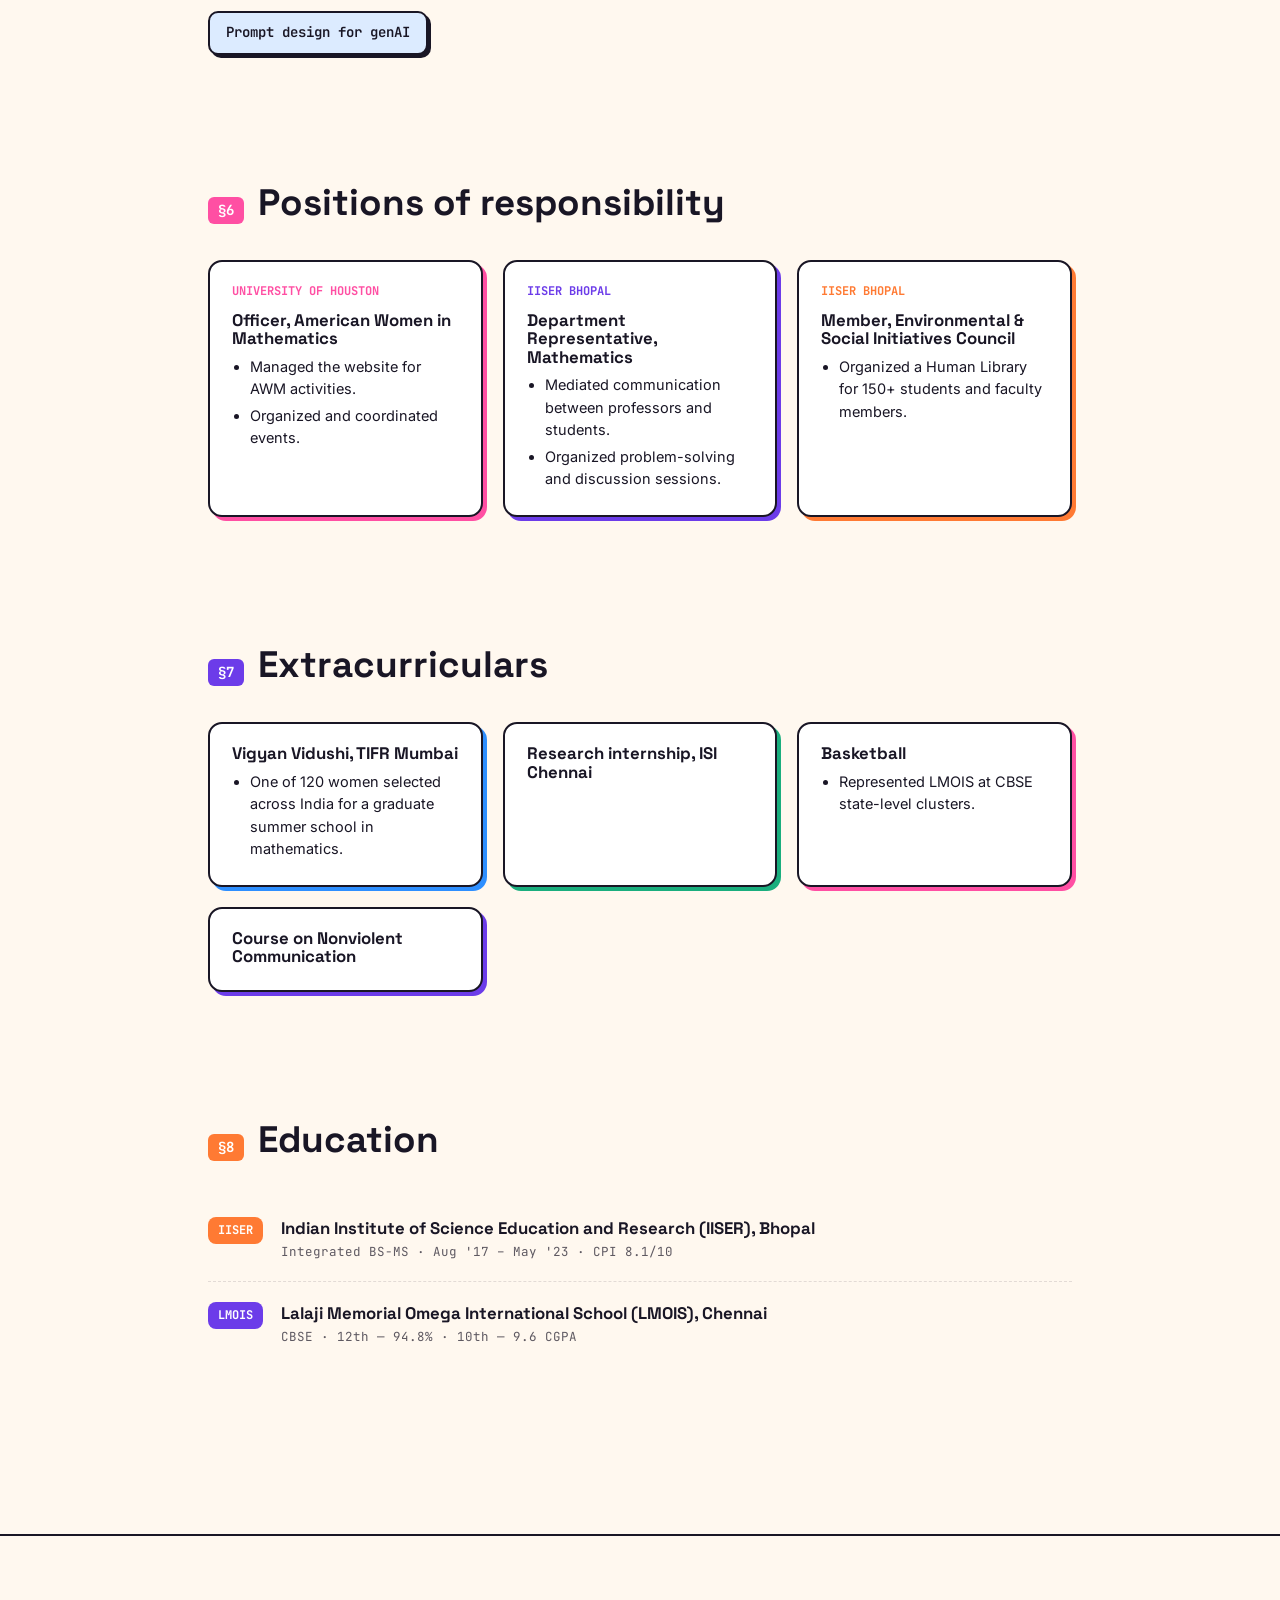
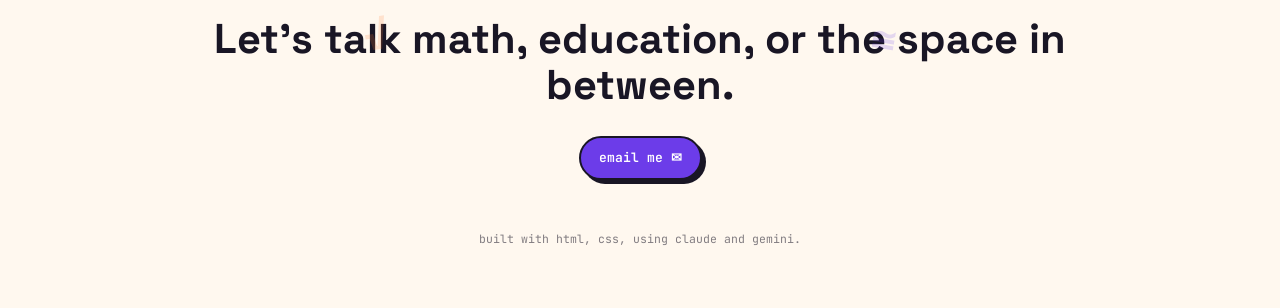
==== commit a03205db: "Update index.html" ====
--- a/index.html
+++ b/index.html
@@ -833,16 +833,13 @@
   <div class="wrap">
     <span class="symbol" style="top:-10px; left:20%; font-size:2.4rem; color:#FF7A33; transform:rotate(-8deg);">√</span>
     <span class="symbol" style="top:0px; left:75%; font-size:2rem; color:#6C3CE9; transform:rotate(10deg);">≅</span>
-    <h2>Let's talk math, data, or the space in between.</h2>
-    <p>Always happy to compare notes on operator algebras, weird datasets, or good problem sets.</p>
+    <h2>Let's talk math, education, or the space in between.</h2>
     <div class="footer-links">
       <!-- TODO: replace with your real email -->
-      <a class="pill fill" href="mailto:tanvi.telang@example.com">email me ✉</a>
+      <a class="pill fill" href="mailto:tanvitelang@gmail.com">email me ✉</a>
       <!-- TODO: replace with your real GitHub and LinkedIn profile URLs -->
-      <a class="pill" href="https://github.com/" target="_blank" rel="noopener">github ↗</a>
-      <a class="pill" href="https://linkedin.com/" target="_blank" rel="noopener">linkedin ↗</a>
-    </div>
-    <div class="foot-note">built with html, css, and a mild obsession with graph theory</div>
+    </div>
+    <div class="foot-note">built with html, css, using claude and gemini.</div>
   </div>
 </footer>
 
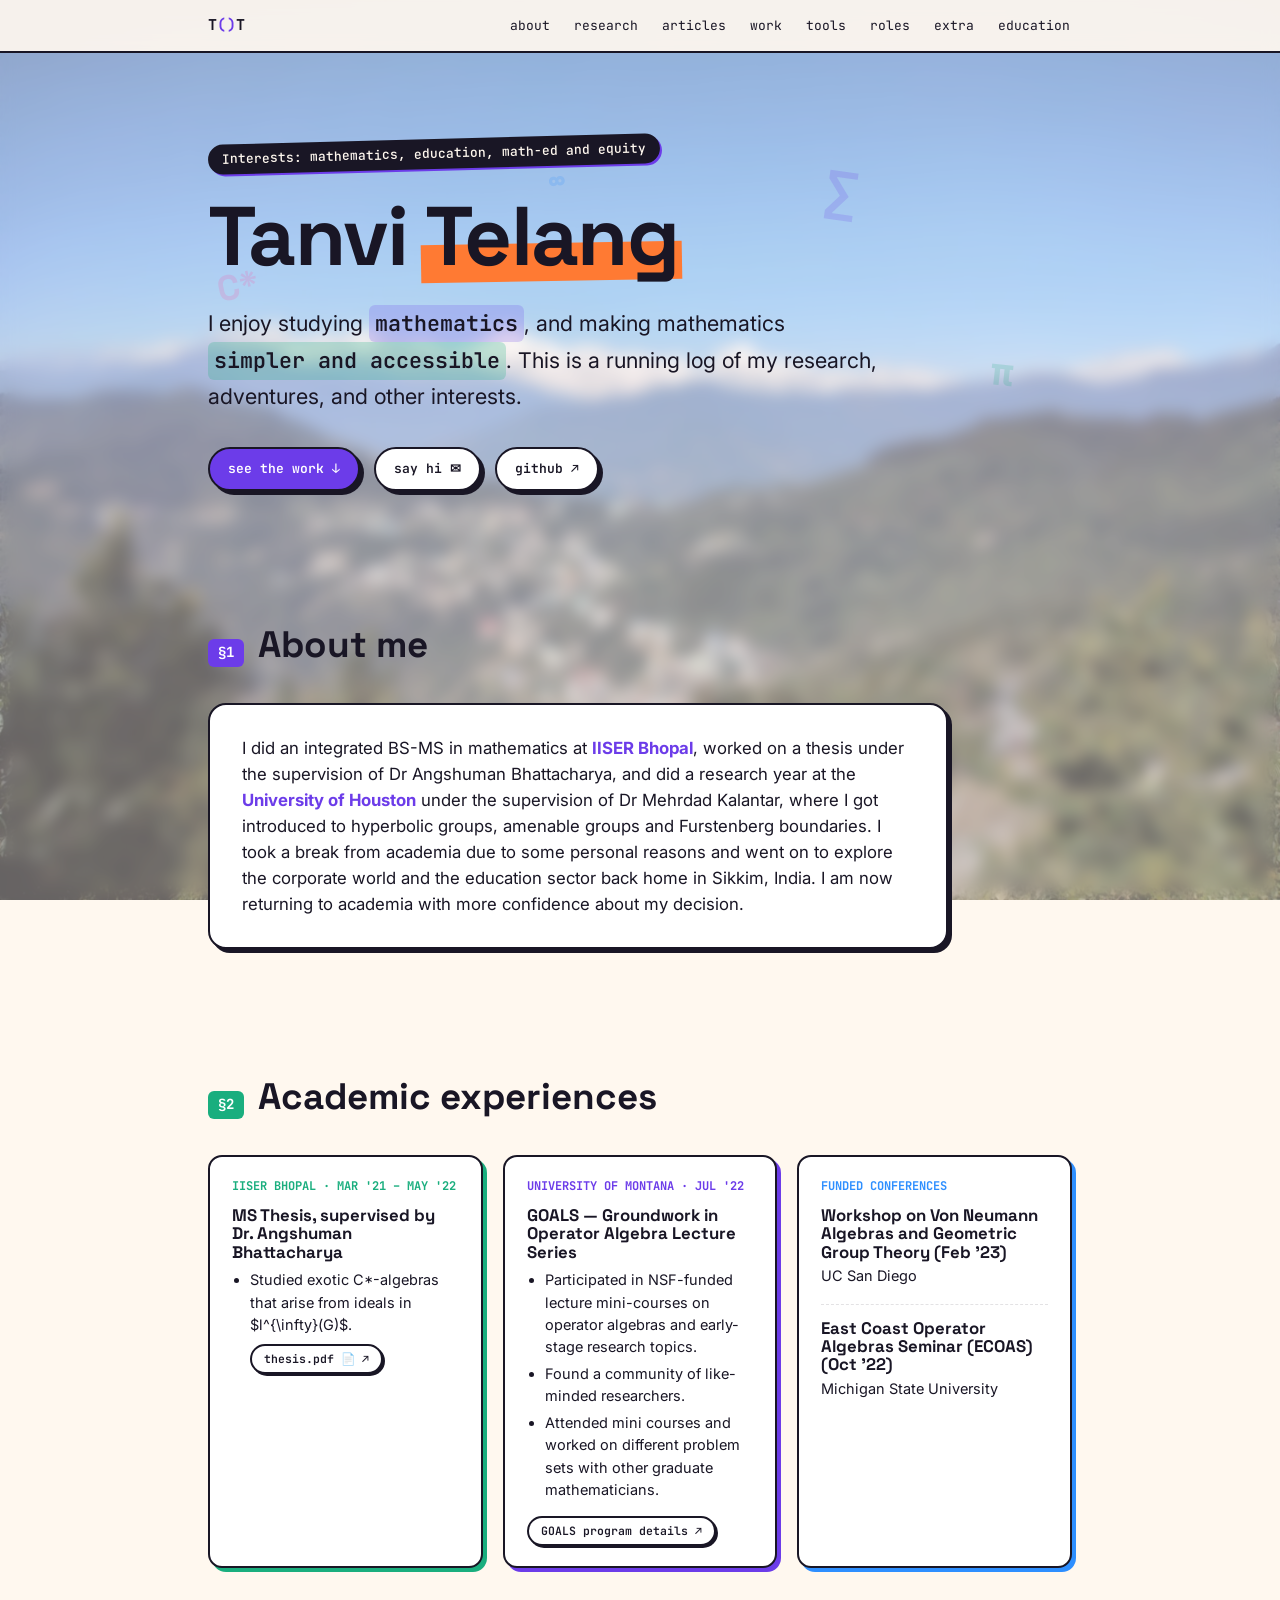
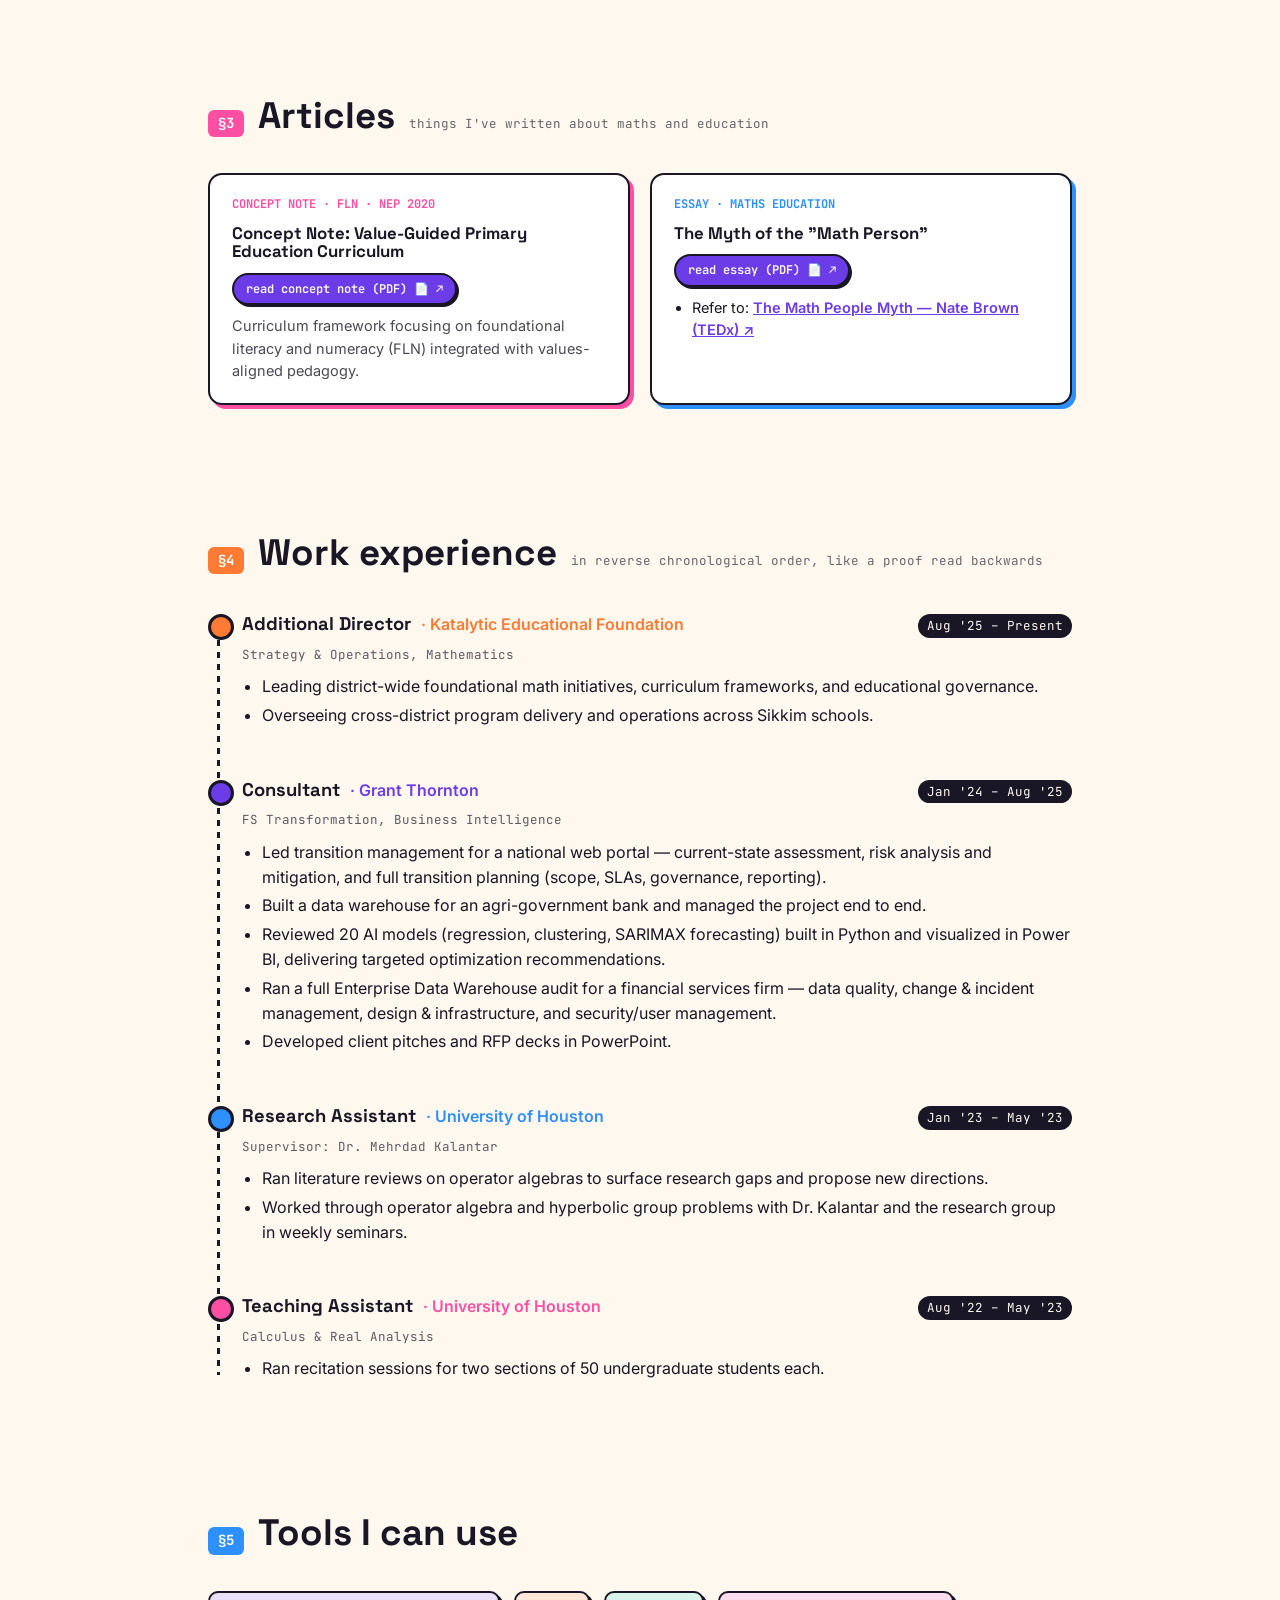
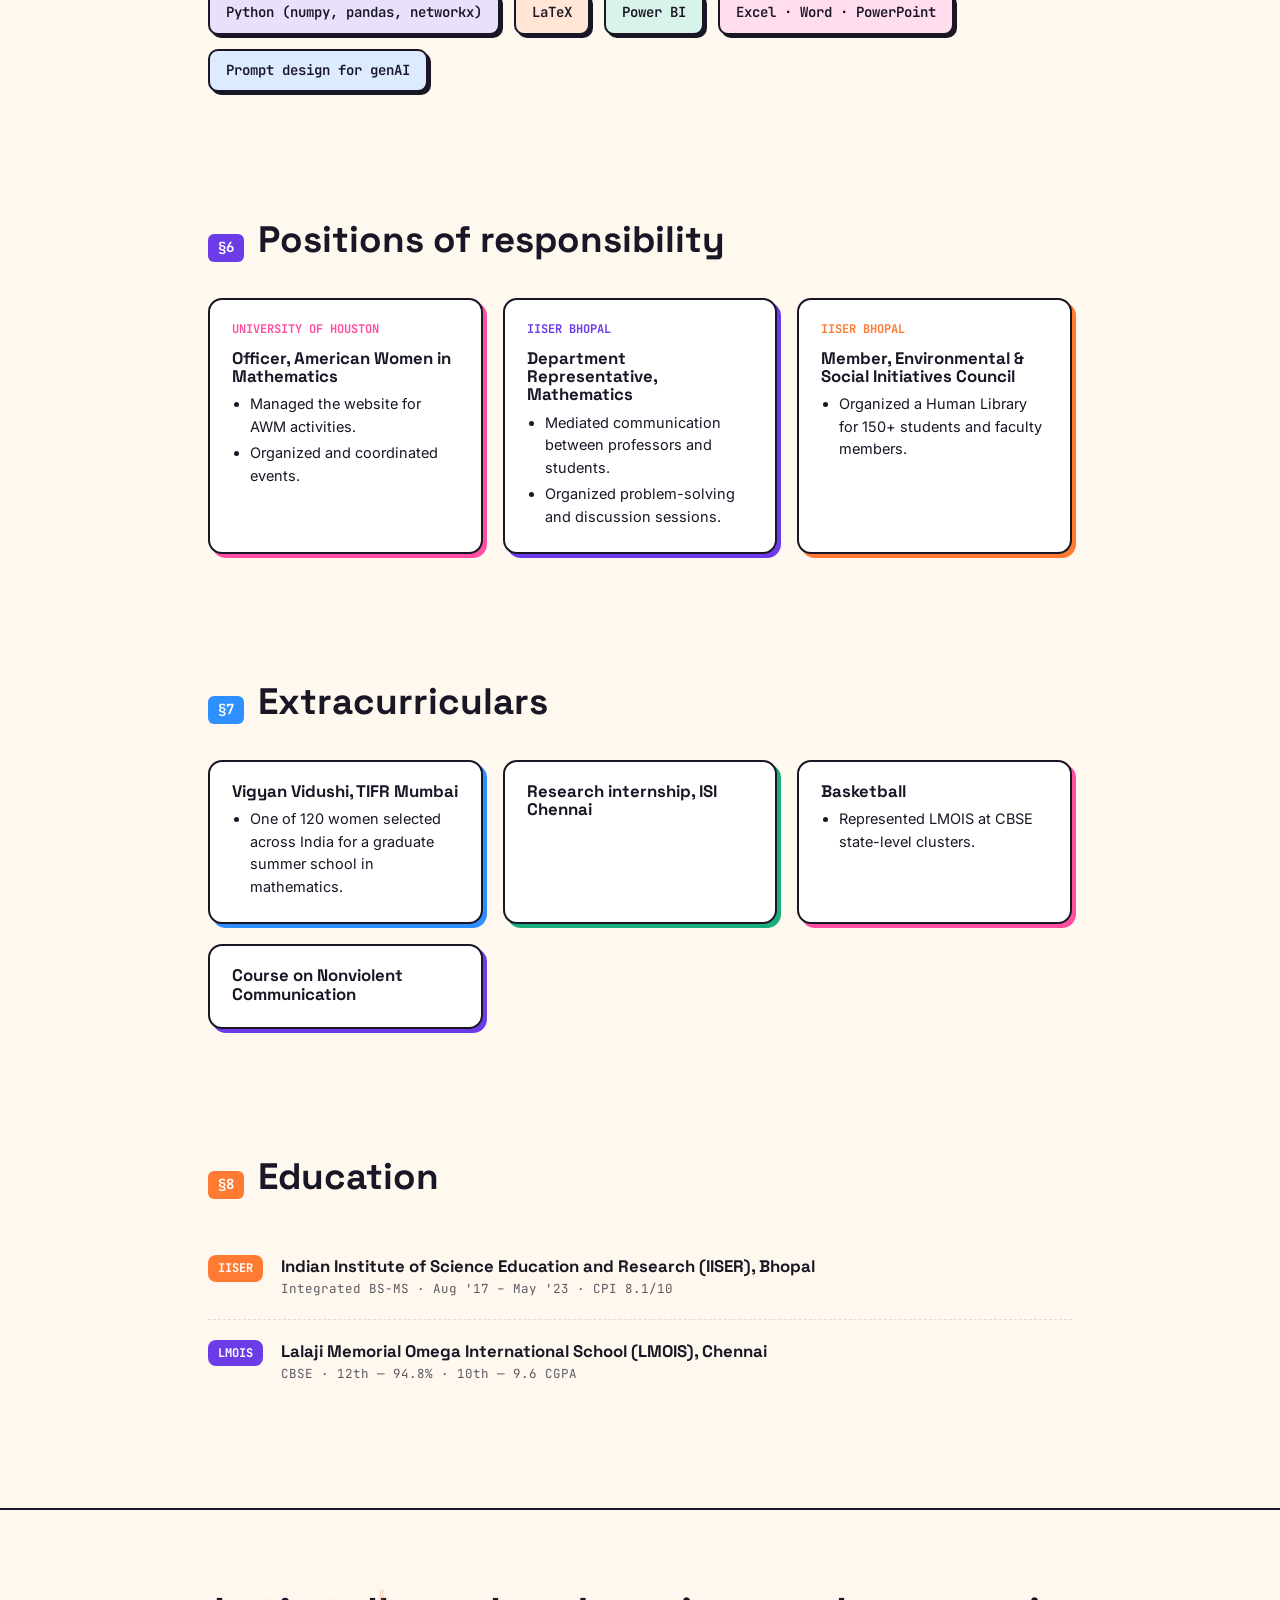
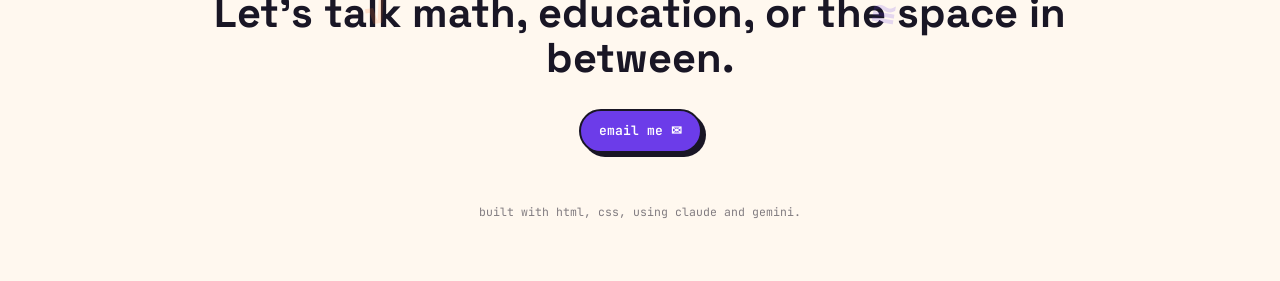
==== commit f81dd55f: "Update index.html" ====
--- a/index.html
+++ b/index.html
@@ -26,7 +26,7 @@
   *{box-sizing:border-box;}
   html{
     scroll-behavior:smooth;
-    background:#FFF8EF; /* fallback if the photo ever fails to load */
+    background:#FFF8EF;
   }
   body{
     margin:0;
@@ -36,7 +36,7 @@
     line-height:1.55;
   }
 
-  /* Background photo: a plain fixed <img> (Safari-safe), with a blurred tint on top */
+  /* Background photo */
   .bg-photo{
     position:fixed;
     top:0; left:0;
@@ -112,7 +112,7 @@
   .nav-mark span{ color:var(--grape); }
   .nav-links{
     display:flex;
-    gap:22px;
+    gap:20px;
     list-style:none;
     margin:0; padding:0;
     font-family:'JetBrains Mono', monospace;
@@ -126,13 +126,13 @@
   }
   .nav-links li:nth-child(1) a:hover{ border-color:var(--grape); color:var(--grape); }
   .nav-links li:nth-child(2) a:hover{ border-color:var(--mint); color:var(--mint); }
-  .nav-links li:nth-child(3) a:hover{ border-color:var(--tangerine); color:var(--tangerine); }
-  .nav-links li:nth-child(4) a:hover{ border-color:var(--sky); color:var(--sky); }
-  .nav-links li:nth-child(5) a:hover{ border-color:var(--bubblegum); color:var(--bubblegum); }
+  .nav-links li:nth-child(3) a:hover{ border-color:var(--bubblegum); color:var(--bubblegum); }
+  .nav-links li:nth-child(4) a:hover{ border-color:var(--tangerine); color:var(--tangerine); }
+  .nav-links li:nth-child(5) a:hover{ border-color:var(--sky); color:var(--sky); }
   .nav-links li:nth-child(6) a:hover{ border-color:var(--grape); color:var(--grape); }
-  .nav-links li:nth-child(7) a:hover{ border-color:var(--tangerine); color:var(--tangerine); }
-  .nav-links li:nth-child(8) a:hover{ border-color:var(--sky); color:var(--sky); }
-  @media (max-width:720px){ .nav-links{ display:none; } }
+  .nav-links li:nth-child(7) a:hover{ border-color:var(--sky); color:var(--sky); }
+  .nav-links li:nth-child(8) a:hover{ border-color:var(--tangerine); color:var(--tangerine); }
+  @media (max-width:760px){ .nav-links{ display:none; } }
 
   /* Hero */
   header.hero{
@@ -248,11 +248,11 @@
 
   #about .section-num{ background:var(--grape); }
   #academic .section-num{ background:var(--mint); }
+  #articles .section-num{ background:var(--bubblegum); }
   #work .section-num{ background:var(--tangerine); }
-  #articles .section-num{ background:var(--bubblegum); }
   #tools .section-num{ background:var(--sky); }
-  #roles .section-num{ background:var(--bubblegum); }
-  #extra .section-num{ background:var(--grape); }
+  #roles .section-num{ background:var(--grape); }
+  #extra .section-num{ background:var(--sky); }
   #education .section-num{ background:var(--tangerine); }
 
   /* About */
@@ -414,25 +414,6 @@
     border-top:1px dashed var(--line);
   }
 
-  /* Article links */
-  .info-card .blurb{
-    font-size:14.5px;
-    margin:8px 0 14px;
-  }
-  .card-link{
-    font-family:'JetBrains Mono', monospace;
-    font-size:12.5px;
-    font-weight:700;
-    text-decoration:none;
-    display:inline-block;
-    padding:6px 12px;
-    border:2px solid var(--ink);
-    border-radius:100px;
-    background:var(--paper);
-    transition:background .15s ease;
-  }
-  .card-link:hover{ background:var(--card-color, var(--grape)); color:var(--paper-2); }
-
   /* Education */
   .edu-item{
     display:flex;
@@ -505,7 +486,7 @@
 </head>
 <body>
 
-<!-- Background photo (file must sit next to index.html) -->
+<!-- Background photo -->
 <img class="bg-photo" src="IMG_20181229_102646.jpg" alt="">
 <div class="bg-tint"></div>
 
@@ -515,8 +496,8 @@
     <ul class="nav-links">
       <li><a href="#about">about</a></li>
       <li><a href="#academic">research</a></li>
+      <li><a href="#articles">articles</a></li>
       <li><a href="#work">work</a></li>
-      <li><a href="#articles">articles</a></li>
       <li><a href="#tools">tools</a></li>
       <li><a href="#roles">roles</a></li>
       <li><a href="#extra">extra</a></li>
@@ -541,9 +522,7 @@
     </p>
     <div class="hero-links">
       <a class="pill fill" href="#academic">see the work ↓</a>
-      <!-- TODO: replace with your real email -->
-      <a class="pill" href="mailto:tanvi.telang@example.com">say hi ✉</a>
-      <!-- TODO: replace with your real GitHub profile URL -->
+      <a class="pill" href="mailto:tanvitelang@gmail.com">say hi ✉</a>
       <a class="pill" href="https://github.com/" target="_blank" rel="noopener">github ↗</a>
     </div>
   </div>
@@ -551,16 +530,18 @@
 
 <main class="wrap">
 
+  <!-- §1: About -->
   <section id="about">
     <div class="section-head">
       <span class="section-num mono">§1</span>
       <h2 class="section-title">About me</h2>
     </div>
     <div class="about-card">
-      <p>I did an integrated BS-MS in mathematics at <b>IISER Bhopal</b>, worked on a thesis under the supervision of Dr Angshuman Bhattacharya, and did a research year at the <b>University of Houston</b> under the supervision of Dr Mehrdad Kalantar, where I got introduced to hyperbolic groups, amenable groups and Furstenberg boundaries. I took a break from academia due to some personal reasons and went on to explore the corporate world and the education sector back home in Sikkim, India. I am now returning to academia with mure confidence about my decision.</p>
+      <p>I did an integrated BS-MS in mathematics at <b>IISER Bhopal</b>, worked on a thesis under the supervision of Dr Angshuman Bhattacharya, and did a research year at the <b>University of Houston</b> under the supervision of Dr Mehrdad Kalantar, where I got introduced to hyperbolic groups, amenable groups and Furstenberg boundaries. I took a break from academia due to some personal reasons and went on to explore the corporate world and the education sector back home in Sikkim, India. I am now returning to academia with more confidence about my decision.</p>
     </div>
   </section>
 
+  <!-- §2: Academic -->
   <section id="academic">
     <div class="section-head">
       <span class="section-num mono">§2</span>
@@ -571,39 +552,41 @@
         <span class="org">IISER BHOPAL · MAR '21 – MAY '22</span>
         <h3>MS Thesis, supervised by Dr. Angshuman Bhattacharya</h3>
         <ul>
-        <li>
-          Studied exotic C*-algebras that arise from ideals in $l^{\infty}(G)$.
-          <div style="margin-top: 8px;">
-            <a href="thesis.pdf" target="_blank" rel="noopener noreferrer" class="pill" style="padding: 4px 12px; font-size: 11.5px; box-shadow: 2px 2px 0 var(--ink);">
-              thesis.pdf 📄 ↗
-            </a>
-          </div>
-        </li>        
-        </ul>
-      </div>
-    <div class="info-card" style="--card-color:var(--grape)">
-  <span class="org">UNIVERSITY OF MONTANA · JUL '22</span>
-  <h3>GOALS — Groundwork in Operator Algebra Lecture Series</h3>
-  <ul>
-    <li>Participated in the NSF-funded lecture mini-courses on operator algebras and early-stage research topics.</li>
-    <li>Found a community of similar minded reserachers<li>
-    </li>Attended mini courses and worked on different problem sets with other graduate mathematicians.</li>
-  </ul>
-  <div style="margin-top: 14px;">
-    <a href="https://users.math.msu.edu/users/banelson/conferences/GOALS.html" 
-       target="_blank" 
-       rel="noopener noreferrer" 
-       class="pill" 
-       style="padding: 4px 12px; font-size: 11.5px; box-shadow: 2px 2px 0 var(--ink); text-decoration: none;">
-      GOALS program details ↗
-    </a>
-  </div>
-</div>
+          <li>
+            Studied exotic C*-algebras that arise from ideals in $l^{\infty}(G)$.
+            <div style="margin-top: 8px;">
+              <a href="thesis.pdf" target="_blank" rel="noopener noreferrer" class="pill" style="padding: 4px 12px; font-size: 11.5px; box-shadow: 2px 2px 0 var(--ink);">
+                thesis.pdf 📄 ↗
+              </a>
+            </div>
+          </li>        
+        </ul>
+      </div>
+
+      <div class="info-card" style="--card-color:var(--grape)">
+        <span class="org">UNIVERSITY OF MONTANA · JUL '22</span>
+        <h3>GOALS — Groundwork in Operator Algebra Lecture Series</h3>
+        <ul>
+          <li>Participated in NSF-funded lecture mini-courses on operator algebras and early-stage research topics.</li>
+          <li>Found a community of like-minded researchers.</li>
+          <li>Attended mini courses and worked on different problem sets with other graduate mathematicians.</li>
+        </ul>
+        <div style="margin-top: 14px;">
+          <a href="https://users.math.msu.edu/users/banelson/conferences/GOALS.html" 
+             target="_blank" 
+             rel="noopener noreferrer" 
+             class="pill" 
+             style="padding: 4px 12px; font-size: 11.5px; box-shadow: 2px 2px 0 var(--ink); text-decoration: none;">
+            GOALS program details ↗
+          </a>
+        </div>
+      </div>
+
       <div class="info-card" style="--card-color:var(--sky)">
         <span class="org">FUNDED CONFERENCES</span>
         <div class="entry">
           <h3>Workshop on Von Neumann Algebras and Geometric Group Theory (Feb '23)</h3>
-                    <p class="sub"> UC San Diego</p>
+          <p class="sub">UC San Diego</p>
         </div>
         <div class="entry">
           <h3>East Coast Operator Algebras Seminar (ECOAS) (Oct '22)</h3>
@@ -613,11 +596,72 @@
     </div>
   </section>
 
+  <!-- §3: Articles (Placed directly before Work) -->
+  <section id="articles">
+    <div class="section-head">
+      <span class="section-num mono">§3</span>
+      <h2 class="section-title">Articles</h2>
+      <span class="section-note">things I've written about maths and education</span>
+    </div>
+    <div class="card-grid">
+
+      <!-- Card 1: Value-Guided Primary Education Curriculum -->
+      <div class="info-card" style="--card-color:var(--bubblegum)">
+        <span class="org">CONCEPT NOTE · FLN · NEP 2020</span>
+        <h3>Concept Note: Value-Guided Primary Education Curriculum</h3>
+        
+        <div style="margin: 12px 0 10px;">
+          <a href="Concept%20Note_%20Value-Guided%20Primary%20Education%20Curriculum%20(Focus_%20FLN).pdf" 
+             target="_blank" 
+             rel="noopener noreferrer" 
+             class="pill fill" 
+             style="padding: 5px 12px; font-size: 12px; box-shadow: 2px 2px 0 var(--ink); text-decoration: none;">
+            read concept note (PDF) 📄 ↗
+          </a>
+        </div>
+        
+        <p style="margin: 8px 0 0; font-size: 14.5px; color: color-mix(in srgb, var(--ink) 78%, transparent);">
+          Curriculum framework focusing on foundational literacy and numeracy (FLN) integrated with values-aligned pedagogy.
+        </p>
+      </div>
+
+      <!-- Card 2: The Myth of the Math Person -->
+      <div class="info-card" style="--card-color:var(--sky)">
+        <span class="org">ESSAY · MATHS EDUCATION</span>
+        <h3>The Myth of the "Math Person"</h3>
+        
+        <div style="margin: 12px 0 10px;">
+          <a href="The%20Myth%20of%20the%20%22Math%20Person%22%20and%20its%20association%20to%20teaching%20methodology-2.pdf" 
+             target="_blank" 
+             rel="noopener noreferrer" 
+             class="pill fill" 
+             style="padding: 5px 12px; font-size: 12px; box-shadow: 2px 2px 0 var(--ink); text-decoration: none;">
+            read essay (PDF) 📄 ↗
+          </a>
+        </div>
+
+        <ul>
+          <li>
+            Refer to: 
+            <a href="https://www.youtube.com/watch?v=uJsHoS01pPg" 
+               target="_blank" 
+               rel="noopener noreferrer" 
+               style="color: var(--grape); font-weight: 600; text-decoration: underline;">
+              The Math People Myth — Nate Brown (TEDx) ↗
+            </a>
+          </li>
+        </ul>
+      </div>
+
+    </div>    
+  </section>
+
+  <!-- §4: Work Experience -->
   <section id="work">
     <div class="section-head">
-      <span class="section-num mono">§3</span>
+      <span class="section-num mono">§4</span>
       <h2 class="section-title">Work experience</h2>
-      <span class="section-note">(in reverse chronological order)</span>
+      <span class="section-note">in reverse chronological order, like a proof read backwards</span>
     </div>
 
     <div class="timeline">
@@ -626,7 +670,7 @@
         <div class="node-head">
           <span class="node-role">Additional Director</span>
           <span class="node-org">· Katalytic Educational Foundation</span>
-          <span class="node-date">Jan '24 – July '26</span>
+          <span class="node-date">Aug '25 – Present</span>
         </div>
         <div class="node-sub">Strategy &amp; Operations, Mathematics</div>
         <ul>
@@ -644,13 +688,14 @@
         <div class="node-sub">FS Transformation, Business Intelligence</div>
         <ul>
           <li>Led transition management for a national web portal — current-state assessment, risk analysis and mitigation, and full transition planning (scope, SLAs, governance, reporting).</li>
-          <li>Project management of a data warehouse for an agri-government bank project end to end.</li>
-          <li>Reviewed 20 AI models (regression, clustering, SARIMAX forecasting) built in Python and visualized in Power BI, and gave optimization recommendations.</li>
+          <li>Built a data warehouse for an agri-government bank and managed the project end to end.</li>
+          <li>Reviewed 20 AI models (regression, clustering, SARIMAX forecasting) built in Python and visualized in Power BI, delivering targeted optimization recommendations.</li>
           <li>Ran a full Enterprise Data Warehouse audit for a financial services firm — data quality, change &amp; incident management, design &amp; infrastructure, and security/user management.</li>
-          <li>Put together RFP decks in PowerPoint.</li>
-        </ul>
-      </div>
-
+          <li>Developed client pitches and RFP decks in PowerPoint.</li>
+        </ul>
+      </div>
+
+     
 
       <div class="node" style="--dot:var(--sky)">
         <div class="node-head">
@@ -660,7 +705,8 @@
         </div>
         <div class="node-sub">Supervisor: Dr. Mehrdad Kalantar</div>
         <ul>
-          <li>Studied geomertic group theory. Worked through operator algebra and hyperbolic groups basics through reading groups. </li>
+          <li>Ran literature reviews on operator algebras to surface research gaps and propose new directions.</li>
+          <li>Worked through operator algebra and hyperbolic group problems with Dr. Kalantar and the research group in weekly seminars.</li>
         </ul>
       </div>
 
@@ -670,77 +716,20 @@
           <span class="node-org">· University of Houston</span>
           <span class="node-date">Aug '22 – May '23</span>
         </div>
-        <div class="node-sub">Calculus &amp; Group theory</div>
-        <ul>
-          <li>Held classes and recitations for two sections of 50 students each.</li>
-          <li>Grader and TA for group theory.</li>
-        </ul>
-      </div>
-
-    </div>
-  <section id="articles">
-  <div class="section-head">
-    <span class="section-num mono">§4</span>
-    <h2 class="section-title">Articles</h2>
-    <span class="section-note">things I've written about maths and education</span>
-  </div>
-  <div class="card-grid">
-
-    <!-- Card 1: Value-Guided Primary Education Curriculum -->
-    <div class="info-card" style="--card-color:var(--bubblegum)">
-      <span class="org">CONCEPT NOTE · FLN · NEP 2020</span>
-      <h3>Concept Note: Value-Guided Primary Education Curriculum</h3>
-      
-      <div style="margin: 12px 0 10px;">
-        <a href="Concept%20Note_%20Value-Guided%20Primary%20Education%20Curriculum%20(Focus_%20FLN).pdf" 
-           target="_blank" 
-           rel="noopener noreferrer" 
-           class="pill fill" 
-           style="padding: 5px 12px; font-size: 12px; box-shadow: 2px 2px 0 var(--ink); text-decoration: none;">
-          read concept note (PDF) 📄 ↗
-        </a>
-      </div>
-      
-      <p style="margin: 8px 0 0; font-size: 14.5px; color: color-mix(in srgb, var(--ink) 78%, transparent);">
-        Curriculum framework focusing on foundational literacy and numeracy (FLN) integrated with values-aligned pedagogy.
-      </p>
-    </div>
-
-    <!-- Card 2: The Myth of the Math Person -->
-    <div class="info-card" style="--card-color:var(--sky)">
-      <span class="org">ESSAY · MATHS EDUCATION</span>
-      <h3>The Myth of the "Math Person"</h3>
-      
-      <div style="margin: 12px 0 10px;">
-        <a href="The%20Myth%20of%20the%20%22Math%20Person%22%20and%20its%20association%20to%20teaching%20methodology-2.pdf" 
-           target="_blank" 
-           rel="noopener noreferrer" 
-           class="pill fill" 
-           style="padding: 5px 12px; font-size: 12px; box-shadow: 2px 2px 0 var(--ink); text-decoration: none;">
-          read essay (PDF) 📄 ↗
-        </a>
-      </div>
-
-      <ul>
-        <li>
-          Refer to: 
-          <a href="https://www.youtube.com/watch?v=uJsHoS01pPg" 
-             target="_blank" 
-             rel="noopener noreferrer" 
-             style="color: var(--grape); font-weight: 600; text-decoration: underline;">
-            The Math People Myth — Nate Brown (TEDx) ↗
-          </a>
-        </li>
-      </ul>
-    </div>
-
-  </div>
-</section>
-    
+        <div class="node-sub">Calculus &amp; Real Analysis</div>
+        <ul>
+          <li>Ran recitation sessions for two sections of 50 undergraduate students each.</li>
+        </ul>
+      </div>
+
+    </div>
+  </section>
+
+  <!-- §5: Tools -->
   <section id="tools">
     <div class="section-head">
       <span class="section-num mono">§5</span>
-      <h2 class="section-title">Tools I can use </h2>
+      <h2 class="section-title">Tools I can use</h2>
     </div>
     <div class="tool-cloud">
       <span class="tool-chip c1">Python (numpy, pandas, networkx)</span>
@@ -751,6 +740,7 @@
     </div>
   </section>
 
+  <!-- §6: Roles -->
   <section id="roles">
     <div class="section-head">
       <span class="section-num mono">§6</span>
@@ -783,6 +773,7 @@
     </div>
   </section>
 
+  <!-- §7: Extracurriculars -->
   <section id="extra">
     <div class="section-head">
       <span class="section-num mono">§7</span>
@@ -806,6 +797,7 @@
     </div>
   </section>
 
+  <!-- §8: Education -->
   <section id="education">
     <div class="section-head">
       <span class="section-num mono">§8</span>
@@ -835,9 +827,7 @@
     <span class="symbol" style="top:0px; left:75%; font-size:2rem; color:#6C3CE9; transform:rotate(10deg);">≅</span>
     <h2>Let's talk math, education, or the space in between.</h2>
     <div class="footer-links">
-      <!-- TODO: replace with your real email -->
       <a class="pill fill" href="mailto:tanvitelang@gmail.com">email me ✉</a>
-      <!-- TODO: replace with your real GitHub and LinkedIn profile URLs -->
     </div>
     <div class="foot-note">built with html, css, using claude and gemini.</div>
   </div>
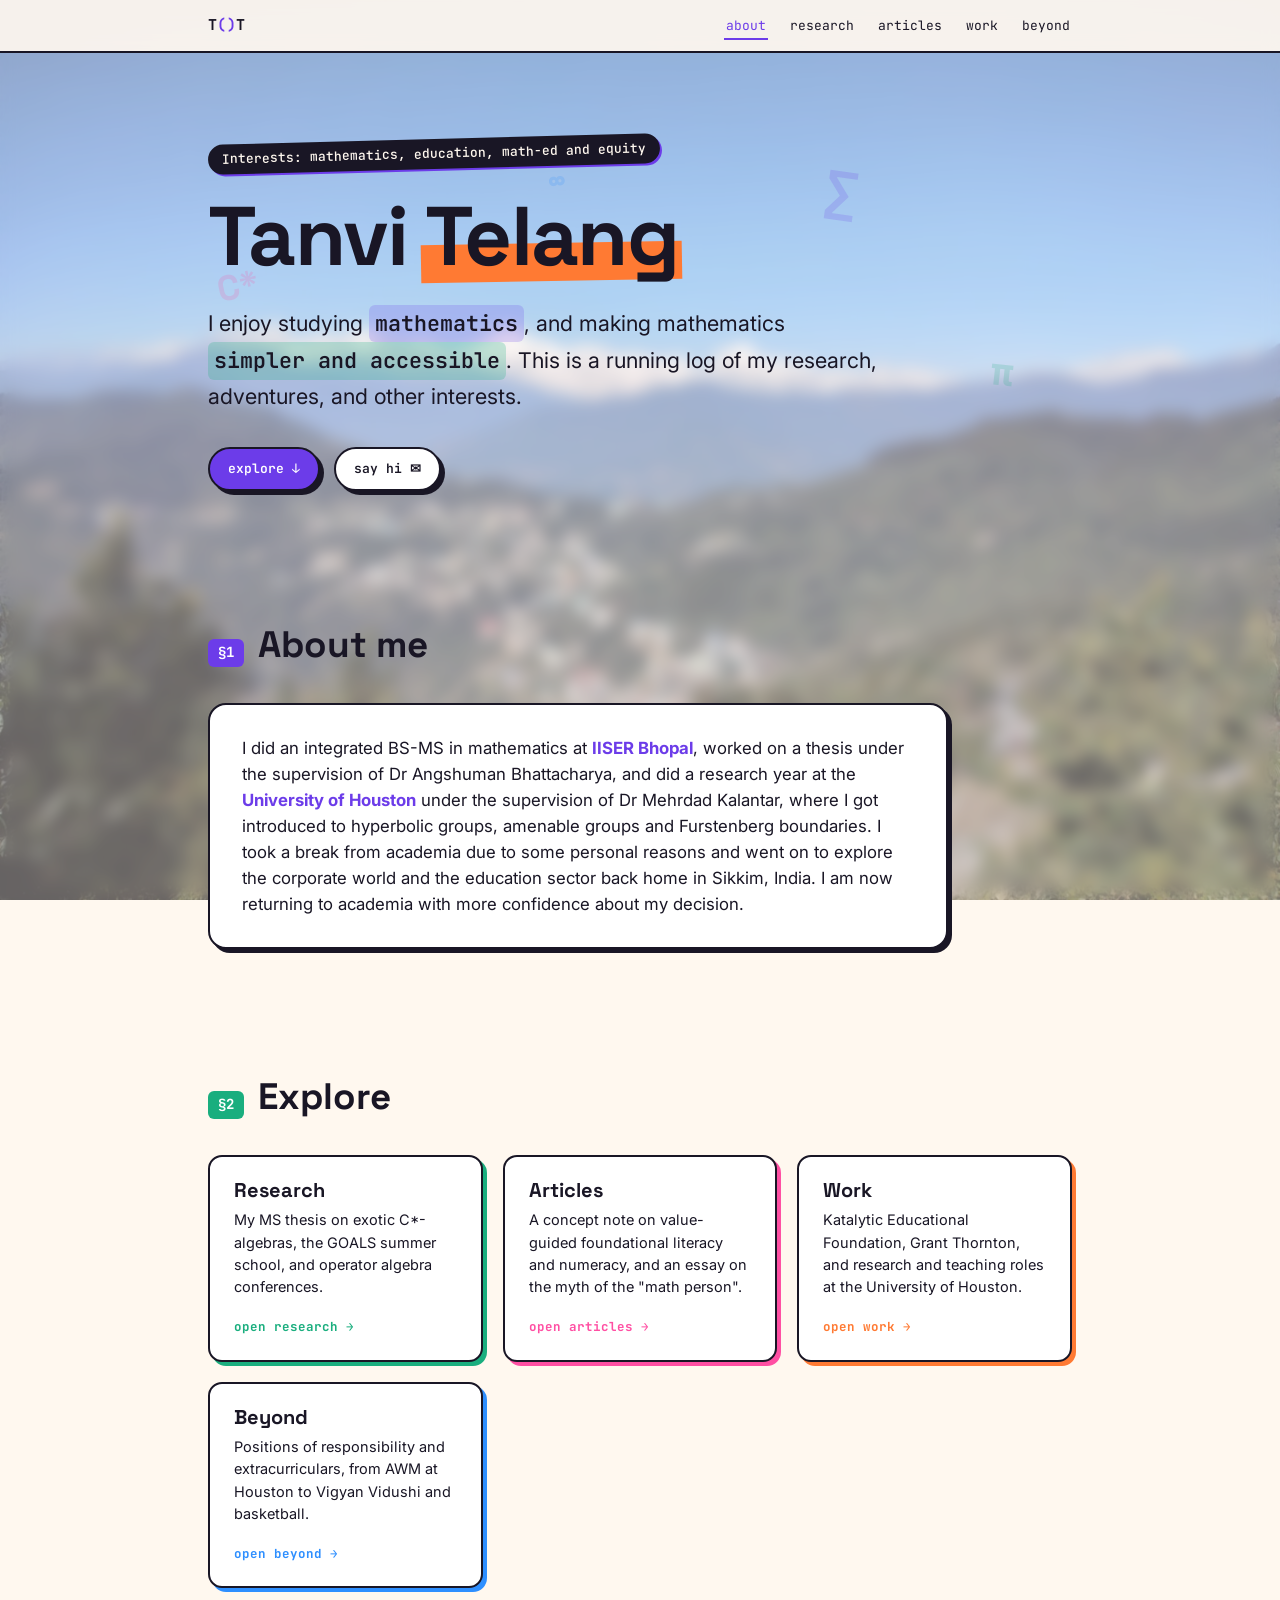
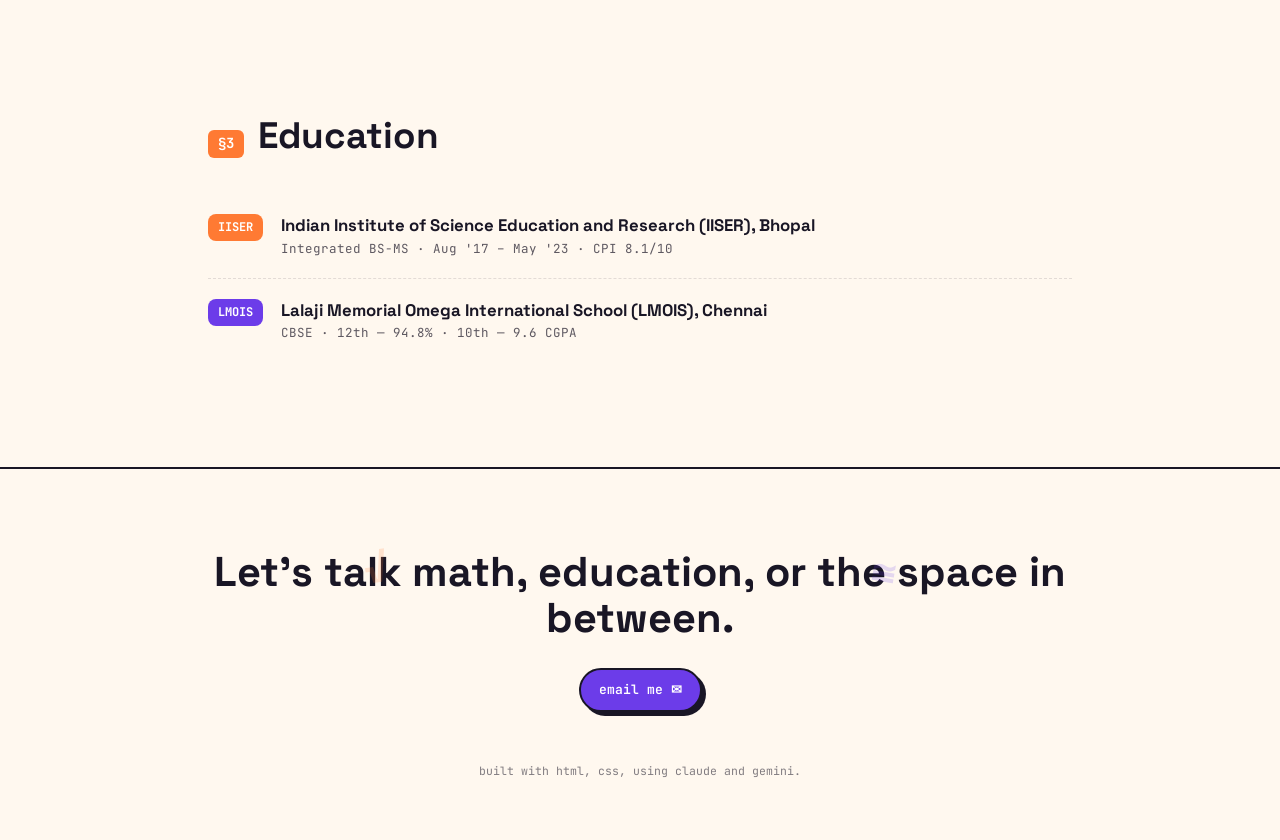
==== commit 6fcefded: "Add files via upload" ====
--- a/index.html
+++ b/index.html
@@ -8,481 +8,7 @@
 <link rel="preconnect" href="https://fonts.googleapis.com">
 <link rel="preconnect" href="https://fonts.gstatic.com" crossorigin>
 <link href="https://fonts.googleapis.com/css2?family=Space+Grotesk:wght@500;600;700&family=JetBrains+Mono:wght@400;500;700&family=Inter:wght@400;500;600;700&display=swap" rel="stylesheet">
-<style>
-  :root{
-    --ink:#191625;
-    --paper:#FFF8EF;
-    --paper-2:#FFFFFF;
-    --grape:#6C3CE9;
-    --tangerine:#FF7A33;
-    --mint:#1AAE7E;
-    --bubblegum:#FF4FA3;
-    --sky:#2E8FFF;
-    --line: rgba(25,22,37,0.12);
-    --radius: 18px;
-    --shadow: 4px 4px 0 var(--ink);
-  }
-
-  *{box-sizing:border-box;}
-  html{
-    scroll-behavior:smooth;
-    background:#FFF8EF;
-  }
-  body{
-    margin:0;
-    background:transparent;
-    color:var(--ink);
-    font-family:'Inter', sans-serif;
-    line-height:1.55;
-  }
-
-  /* Background photo */
-  .bg-photo{
-    position:fixed;
-    top:0; left:0;
-    width:100%; height:100%;
-    object-fit:cover;
-    z-index:-2;
-  }
-  .bg-tint{
-    position:fixed;
-    top:0; left:0;
-    width:100%; height:100%;
-    background:rgba(255,248,239,0.4);
-    -webkit-backdrop-filter:blur(8px);
-    backdrop-filter:blur(8px);
-    z-index:-1;
-    pointer-events:none;
-  }
-
-  ::selection{ background:var(--tangerine); color:var(--paper); }
-
-  h1,h2,h3{
-    font-family:'Space Grotesk', sans-serif;
-    margin:0;
-    line-height:1.1;
-  }
-
-  .mono{ font-family:'JetBrains Mono', monospace; }
-  a{ color:inherit; }
-
-  .wrap{
-    max-width:920px;
-    margin:0 auto;
-    padding:0 28px;
-    position:relative;
-  }
-
-  /* Floating mathematical symbols */
-  .symbol{
-    position:absolute;
-    font-family:'Space Grotesk', serif;
-    font-weight:700;
-    opacity:0.18;
-    user-select:none;
-    -webkit-user-select:none;
-    pointer-events:none;
-    z-index:0;
-  }
-
-  /* Navigation */
-  nav{
-    position:-webkit-sticky;
-    position:sticky;
-    top:0;
-    z-index:50;
-    background:rgba(255,248,239,0.92);
-    -webkit-backdrop-filter:blur(8px);
-    backdrop-filter:blur(8px);
-    border-bottom:2px solid var(--ink);
-  }
-  nav .wrap{
-    display:flex;
-    align-items:center;
-    justify-content:space-between;
-    padding:14px 28px;
-  }
-  .nav-mark{
-    font-family:'JetBrains Mono', monospace;
-    font-weight:700;
-    font-size:15px;
-    letter-spacing:0.02em;
-    text-decoration:none;
-  }
-  .nav-mark span{ color:var(--grape); }
-  .nav-links{
-    display:flex;
-    gap:20px;
-    list-style:none;
-    margin:0; padding:0;
-    font-family:'JetBrains Mono', monospace;
-    font-size:13px;
-  }
-  .nav-links a{
-    text-decoration:none;
-    padding:4px 2px;
-    border-bottom:2px solid transparent;
-    transition:border-color .15s ease, color .15s ease;
-  }
-  .nav-links li:nth-child(1) a:hover{ border-color:var(--grape); color:var(--grape); }
-  .nav-links li:nth-child(2) a:hover{ border-color:var(--mint); color:var(--mint); }
-  .nav-links li:nth-child(3) a:hover{ border-color:var(--bubblegum); color:var(--bubblegum); }
-  .nav-links li:nth-child(4) a:hover{ border-color:var(--tangerine); color:var(--tangerine); }
-  .nav-links li:nth-child(5) a:hover{ border-color:var(--sky); color:var(--sky); }
-  .nav-links li:nth-child(6) a:hover{ border-color:var(--grape); color:var(--grape); }
-  .nav-links li:nth-child(7) a:hover{ border-color:var(--sky); color:var(--sky); }
-  .nav-links li:nth-child(8) a:hover{ border-color:var(--tangerine); color:var(--tangerine); }
-  @media (max-width:760px){ .nav-links{ display:none; } }
-
-  /* Hero */
-  header.hero{
-    padding:86px 0 70px;
-    position:relative;
-  }
-  .eyebrow{
-    display:inline-block;
-    font-family:'JetBrains Mono', monospace;
-    font-size:13px;
-    font-weight:500;
-    background:var(--ink);
-    color:var(--paper);
-    padding:5px 14px;
-    border-radius:100px;
-    transform:rotate(-1.5deg);
-    margin-bottom:22px;
-    box-shadow:2px 2px 0 var(--grape);
-  }
-  h1.name{
-    font-size:clamp(2.6rem, 8vw, 5.2rem);
-    font-weight:700;
-    letter-spacing:-0.02em;
-  }
-  h1.name .hl{
-    position:relative;
-    white-space:nowrap;
-  }
-  h1.name .hl::after{
-    content:"";
-    position:absolute;
-    left:-4px; right:-4px; bottom:8%;
-    height:36%;
-    background:var(--tangerine);
-    z-index:-1;
-    transform:rotate(-1deg);
-  }
-  .tagline{
-    margin-top:22px;
-    font-size:clamp(1.05rem, 2.4vw, 1.35rem);
-    max-width:680px;
-    color:var(--ink);
-  }
-  .tagline .tag-word{
-    font-family:'JetBrains Mono', monospace;
-    font-weight:600;
-    padding:2px 6px;
-    border-radius:6px;
-    display:inline-block;
-  }
-  .t1{ background:rgba(108,60,233,0.2); }
-  .t2{ background:rgba(26,174,126,0.24); }
-
-  .hero-links{
-    margin-top:34px;
-    display:flex;
-    gap:14px;
-    flex-wrap:wrap;
-  }
-  .pill{
-    font-family:'JetBrains Mono', monospace;
-    font-size:13px;
-    font-weight:600;
-    text-decoration:none;
-    padding:10px 18px;
-    border:2px solid var(--ink);
-    border-radius:100px;
-    background:var(--paper-2);
-    box-shadow:var(--shadow);
-    transition:transform .12s ease, box-shadow .12s ease;
-    display:inline-flex;
-    align-items:center;
-    gap:8px;
-  }
-  .pill:hover{
-    transform:translate(-2px,-2px);
-    box-shadow:6px 6px 0 var(--ink);
-  }
-  .pill:active{
-    transform:translate(2px,2px);
-    box-shadow:2px 2px 0 var(--ink);
-  }
-  .pill.fill{ background:var(--grape); color:var(--paper-2); }
-
-  /* Sections */
-  section{
-    padding:64px 0;
-    position:relative;
-  }
-  .section-head{
-    display:flex;
-    align-items:baseline;
-    gap:14px;
-    margin-bottom:36px;
-    flex-wrap:wrap;
-  }
-  .section-num{
-    font-family:'JetBrains Mono', monospace;
-    font-size:14px;
-    padding:3px 10px;
-    border-radius:6px;
-    color:var(--paper-2);
-    font-weight:700;
-  }
-  h2.section-title{
-    font-size:clamp(1.6rem, 4vw, 2.3rem);
-  }
-  .section-note{
-    font-family:'JetBrains Mono', monospace;
-    font-size:12.5px;
-    color:rgba(25,22,37,0.65);
-  }
-
-  #about .section-num{ background:var(--grape); }
-  #academic .section-num{ background:var(--mint); }
-  #articles .section-num{ background:var(--bubblegum); }
-  #work .section-num{ background:var(--tangerine); }
-  #tools .section-num{ background:var(--sky); }
-  #roles .section-num{ background:var(--grape); }
-  #extra .section-num{ background:var(--sky); }
-  #education .section-num{ background:var(--tangerine); }
-
-  /* About */
-  .about-card{
-    background:var(--paper-2);
-    border:2px solid var(--ink);
-    border-radius:var(--radius);
-    padding:30px 32px;
-    box-shadow:var(--shadow);
-    font-size:1.05rem;
-    max-width:740px;
-  }
-  .about-card p{ margin:0; }
-  .about-card b{ color:var(--grape); }
-
-  /* Timeline */
-  .timeline{
-    position:relative;
-    padding-left:34px;
-  }
-  .timeline::before{
-    content:"";
-    position:absolute;
-    left:9px;
-    top:6px;
-    bottom:6px;
-    width:3px;
-    background:repeating-linear-gradient(
-      to bottom,
-      var(--ink) 0 6px,
-      transparent 6px 12px
-    );
-  }
-  .node{
-    position:relative;
-    padding-bottom:44px;
-  }
-  .node:last-child{ padding-bottom:0; }
-  .node::before{
-    content:"";
-    position:absolute;
-    left:-34px;
-    top:4px;
-    width:20px; height:20px;
-    border-radius:50%;
-    background:var(--dot, var(--grape));
-    border:3px solid var(--ink);
-  }
-  .node-head{
-    display:flex;
-    flex-wrap:wrap;
-    align-items:baseline;
-    gap:10px;
-    margin-bottom:6px;
-  }
-  .node-role{
-    font-family:'Space Grotesk', sans-serif;
-    font-weight:700;
-    font-size:1.15rem;
-  }
-  .node-org{
-    font-weight:600;
-    color:var(--dot, var(--grape));
-  }
-  .node-date{
-    font-family:'JetBrains Mono', monospace;
-    font-size:12.5px;
-    background:var(--ink);
-    color:var(--paper);
-    padding:2px 9px;
-    border-radius:100px;
-    margin-left:auto;
-    white-space:nowrap;
-  }
-  .node ul{
-    margin:10px 0 0;
-    padding-left:20px;
-  }
-  .node li{ margin-bottom:4px; }
-  .node-sub{
-    font-family:'JetBrains Mono', monospace;
-    font-size:12.5px;
-    color:rgba(25,22,37,0.7);
-    margin-top:2px;
-  }
-
-  /* Tools */
-  .tool-cloud{
-    display:flex;
-    flex-wrap:wrap;
-    gap:14px;
-  }
-  .tool-chip{
-    font-family:'JetBrains Mono', monospace;
-    font-weight:600;
-    font-size:14px;
-    padding:9px 16px;
-    border:2px solid var(--ink);
-    border-radius:10px;
-    background:var(--paper-2);
-    box-shadow:3px 3px 0 var(--ink);
-    transition:transform .15s ease, box-shadow .15s ease;
-    cursor:default;
-  }
-  .tool-chip:hover{
-    transform:rotate(-2deg) translateY(-2px);
-    box-shadow:5px 5px 0 var(--ink);
-  }
-  .tool-chip.c1{ background:#E9E1FB; }
-  .tool-chip.c2{ background:#FFE6D6; }
-  .tool-chip.c3{ background:#D8F3EA; }
-  .tool-chip.c4{ background:#FFDDEE; }
-  .tool-chip.c5{ background:#DCEBFF; }
-
-  /* Cards */
-  .card-grid{
-    display:grid;
-    grid-template-columns:repeat(auto-fit, minmax(260px, 1fr));
-    gap:20px;
-  }
-  .info-card{
-    background:var(--paper-2);
-    border:2px solid var(--ink);
-    border-radius:14px;
-    padding:20px 22px;
-    box-shadow:4px 4px 0 var(--card-color, var(--ink));
-    transition:transform .15s ease, box-shadow .15s ease;
-  }
-  .info-card:hover{
-    transform:translateY(-2px);
-    box-shadow:6px 6px 0 var(--card-color, var(--ink));
-  }
-  .info-card h3{
-    font-size:1.05rem;
-    margin-bottom:4px;
-  }
-  .info-card h3 + ul{ margin-top:8px; }
-  .info-card .org{
-    font-family:'JetBrains Mono', monospace;
-    font-size:12px;
-    color:var(--card-color, var(--grape));
-    font-weight:700;
-    margin-bottom:10px;
-    display:block;
-  }
-  .info-card ul{
-    margin:0;
-    padding-left:18px;
-    font-size:14.5px;
-  }
-  .info-card li{ margin-bottom:4px; }
-  .info-card .sub{
-    font-size:14.5px;
-    margin:0;
-  }
-  .info-card .entry + .entry{
-    margin-top:16px;
-    padding-top:14px;
-    border-top:1px dashed var(--line);
-  }
-
-  /* Education */
-  .edu-item{
-    display:flex;
-    gap:18px;
-    padding:20px 0;
-    border-bottom:1px dashed var(--line);
-    flex-wrap:wrap;
-    align-items:baseline;
-  }
-  .edu-item:last-child{ border-bottom:none; }
-  .edu-badge{
-    font-family:'JetBrains Mono', monospace;
-    font-weight:700;
-    font-size:12px;
-    padding:4px 10px;
-    border-radius:8px;
-    color:var(--paper-2);
-    background:var(--grape);
-    height:fit-content;
-  }
-  .edu-item:nth-child(2) .edu-badge{ background:var(--tangerine); }
-  .edu-main{ flex:1; min-width:220px; }
-  .edu-main h3{ font-size:1.05rem; }
-  .edu-meta{
-    font-family:'JetBrains Mono', monospace;
-    font-size:12.5px;
-    color:rgba(25,22,37,0.7);
-    margin-top:4px;
-  }
-
-  /* Footer */
-  footer{
-    padding:80px 0 60px;
-    text-align:center;
-    position:relative;
-    border-top:2px solid var(--ink);
-    margin-top:40px;
-    background:rgba(255,248,239,0.7);
-  }
-  footer h2{
-    font-size:clamp(1.8rem, 5vw, 2.6rem);
-  }
-  footer p{
-    margin-top:14px;
-    color:rgba(25,22,37,0.8);
-  }
-  .footer-links{
-    margin-top:28px;
-    display:flex;
-    justify-content:center;
-    gap:16px;
-    flex-wrap:wrap;
-  }
-  .foot-note{
-    margin-top:50px;
-    font-family:'JetBrains Mono', monospace;
-    font-size:11.5px;
-    color:rgba(25,22,37,0.55);
-  }
-
-  @media (prefers-reduced-motion: reduce){
-    *{ scroll-behavior:auto !important; transition:none !important; }
-  }
-
-  :focus-visible{
-    outline:3px solid var(--sky);
-    outline-offset:2px;
-  }
-</style>
+<link rel="stylesheet" href="style.css">
 </head>
 <body>
 
@@ -492,16 +18,13 @@
 
 <nav>
   <div class="wrap">
-    <a href="#" class="nav-mark">T<span>()</span>T</a>
+    <a href="index.html" class="nav-mark">T<span>()</span>T</a>
     <ul class="nav-links">
-      <li><a href="#about">about</a></li>
-      <li><a href="#academic">research</a></li>
-      <li><a href="#articles">articles</a></li>
-      <li><a href="#work">work</a></li>
-      <li><a href="#tools">tools</a></li>
-      <li><a href="#roles">roles</a></li>
-      <li><a href="#extra">extra</a></li>
-      <li><a href="#education">education</a></li>
+      <li><a href="index.html" aria-current="page">about</a></li>
+      <li><a href="research.html">research</a></li>
+      <li><a href="articles.html">articles</a></li>
+      <li><a href="work.html">work</a></li>
+      <li><a href="beyond.html">beyond</a></li>
     </ul>
   </div>
 </nav>
@@ -521,19 +44,17 @@
       This is a running log of my research, adventures, and other interests.
     </p>
     <div class="hero-links">
-      <a class="pill fill" href="#academic">see the work ↓</a>
+      <a class="pill fill" href="#explore">explore ↓</a>
       <a class="pill" href="mailto:tanvitelang@gmail.com">say hi ✉</a>
-      <a class="pill" href="https://github.com/" target="_blank" rel="noopener">github ↗</a>
     </div>
   </div>
 </header>
 
 <main class="wrap">
 
-  <!-- §1: About -->
   <section id="about">
     <div class="section-head">
-      <span class="section-num mono">§1</span>
+      <span class="section-num mono" style="--badge:var(--grape)">§1</span>
       <h2 class="section-title">About me</h2>
     </div>
     <div class="about-card">
@@ -541,266 +62,38 @@
     </div>
   </section>
 
-  <!-- §2: Academic -->
-  <section id="academic">
+  <section id="explore">
     <div class="section-head">
-      <span class="section-num mono">§2</span>
-      <h2 class="section-title">Academic experiences</h2>
+      <span class="section-num mono" style="--badge:var(--mint)">§2</span>
+      <h2 class="section-title">Explore</h2>
     </div>
-    <div class="card-grid">
-      <div class="info-card" style="--card-color:var(--mint)">
-        <span class="org">IISER BHOPAL · MAR '21 – MAY '22</span>
-        <h3>MS Thesis, supervised by Dr. Angshuman Bhattacharya</h3>
-        <ul>
-          <li>
-            Studied exotic C*-algebras that arise from ideals in $l^{\infty}(G)$.
-            <div style="margin-top: 8px;">
-              <a href="thesis.pdf" target="_blank" rel="noopener noreferrer" class="pill" style="padding: 4px 12px; font-size: 11.5px; box-shadow: 2px 2px 0 var(--ink);">
-                thesis.pdf 📄 ↗
-              </a>
-            </div>
-          </li>        
-        </ul>
-      </div>
-
-      <div class="info-card" style="--card-color:var(--grape)">
-        <span class="org">UNIVERSITY OF MONTANA · JUL '22</span>
-        <h3>GOALS — Groundwork in Operator Algebra Lecture Series</h3>
-        <ul>
-          <li>Participated in NSF-funded lecture mini-courses on operator algebras and early-stage research topics.</li>
-          <li>Found a community of like-minded researchers.</li>
-          <li>Attended mini courses and worked on different problem sets with other graduate mathematicians.</li>
-        </ul>
-        <div style="margin-top: 14px;">
-          <a href="https://users.math.msu.edu/users/banelson/conferences/GOALS.html" 
-             target="_blank" 
-             rel="noopener noreferrer" 
-             class="pill" 
-             style="padding: 4px 12px; font-size: 11.5px; box-shadow: 2px 2px 0 var(--ink); text-decoration: none;">
-            GOALS program details ↗
-          </a>
-        </div>
-      </div>
-
-      <div class="info-card" style="--card-color:var(--sky)">
-        <span class="org">FUNDED CONFERENCES</span>
-        <div class="entry">
-          <h3>Workshop on Von Neumann Algebras and Geometric Group Theory (Feb '23)</h3>
-          <p class="sub">UC San Diego</p>
-        </div>
-        <div class="entry">
-          <h3>East Coast Operator Algebras Seminar (ECOAS) (Oct '22)</h3>
-          <p class="sub">Michigan State University</p>
-        </div>
-      </div>
+    <div class="tile-grid">
+      <a class="tile" href="research.html" style="--card-color:var(--mint)">
+        <h3>Research</h3>
+        <p>My MS thesis on exotic C*-algebras, the GOALS summer school, and operator algebra conferences.</p>
+        <span class="go">open research →</span>
+      </a>
+      <a class="tile" href="articles.html" style="--card-color:var(--bubblegum)">
+        <h3>Articles</h3>
+        <p>A concept note on value-guided foundational literacy and numeracy, and an essay on the myth of the "math person".</p>
+        <span class="go">open articles →</span>
+      </a>
+      <a class="tile" href="work.html" style="--card-color:var(--tangerine)">
+        <h3>Work</h3>
+        <p>Katalytic Educational Foundation, Grant Thornton, and research and teaching roles at the University of Houston.</p>
+        <span class="go">open work →</span>
+      </a>
+      <a class="tile" href="beyond.html" style="--card-color:var(--sky)">
+        <h3>Beyond</h3>
+        <p>Positions of responsibility and extracurriculars, from AWM at Houston to Vigyan Vidushi and basketball.</p>
+        <span class="go">open beyond →</span>
+      </a>
     </div>
   </section>
 
-  <!-- §3: Articles (Placed directly before Work) -->
-  <section id="articles">
-    <div class="section-head">
-      <span class="section-num mono">§3</span>
-      <h2 class="section-title">Articles</h2>
-      <span class="section-note">things I've written about maths and education</span>
-    </div>
-    <div class="card-grid">
-
-      <!-- Card 1: Value-Guided Primary Education Curriculum -->
-      <div class="info-card" style="--card-color:var(--bubblegum)">
-        <span class="org">CONCEPT NOTE · FLN · NEP 2020</span>
-        <h3>Concept Note: Value-Guided Primary Education Curriculum</h3>
-        
-        <div style="margin: 12px 0 10px;">
-          <a href="Concept%20Note_%20Value-Guided%20Primary%20Education%20Curriculum%20(Focus_%20FLN).pdf" 
-             target="_blank" 
-             rel="noopener noreferrer" 
-             class="pill fill" 
-             style="padding: 5px 12px; font-size: 12px; box-shadow: 2px 2px 0 var(--ink); text-decoration: none;">
-            read concept note (PDF) 📄 ↗
-          </a>
-        </div>
-        
-        <p style="margin: 8px 0 0; font-size: 14.5px; color: color-mix(in srgb, var(--ink) 78%, transparent);">
-          Curriculum framework focusing on foundational literacy and numeracy (FLN) integrated with values-aligned pedagogy.
-        </p>
-      </div>
-
-      <!-- Card 2: The Myth of the Math Person -->
-      <div class="info-card" style="--card-color:var(--sky)">
-        <span class="org">ESSAY · MATHS EDUCATION</span>
-        <h3>The Myth of the "Math Person"</h3>
-        
-        <div style="margin: 12px 0 10px;">
-          <a href="The%20Myth%20of%20the%20%22Math%20Person%22%20and%20its%20association%20to%20teaching%20methodology-2.pdf" 
-             target="_blank" 
-             rel="noopener noreferrer" 
-             class="pill fill" 
-             style="padding: 5px 12px; font-size: 12px; box-shadow: 2px 2px 0 var(--ink); text-decoration: none;">
-            read essay (PDF) 📄 ↗
-          </a>
-        </div>
-
-        <ul>
-          <li>
-            Refer to: 
-            <a href="https://www.youtube.com/watch?v=uJsHoS01pPg" 
-               target="_blank" 
-               rel="noopener noreferrer" 
-               style="color: var(--grape); font-weight: 600; text-decoration: underline;">
-              The Math People Myth — Nate Brown (TEDx) ↗
-            </a>
-          </li>
-        </ul>
-      </div>
-
-    </div>    
-  </section>
-
-  <!-- §4: Work Experience -->
-  <section id="work">
-    <div class="section-head">
-      <span class="section-num mono">§4</span>
-      <h2 class="section-title">Work experience</h2>
-      <span class="section-note">in reverse chronological order, like a proof read backwards</span>
-    </div>
-
-    <div class="timeline">
-
-      <div class="node" style="--dot:var(--tangerine)">
-        <div class="node-head">
-          <span class="node-role">Additional Director</span>
-          <span class="node-org">· Katalytic Educational Foundation</span>
-          <span class="node-date">Aug '25 – Present</span>
-        </div>
-        <div class="node-sub">Strategy &amp; Operations, Mathematics</div>
-        <ul>
-          <li>Leading district-wide foundational math initiatives, curriculum frameworks, and educational governance.</li>
-          <li>Overseeing cross-district program delivery and operations across Sikkim schools.</li>
-        </ul>
-      </div>
-
-      <div class="node" style="--dot:var(--grape)">
-        <div class="node-head">
-          <span class="node-role">Consultant</span>
-          <span class="node-org">· Grant Thornton</span>
-          <span class="node-date">Jan '24 – Aug '25</span>
-        </div>
-        <div class="node-sub">FS Transformation, Business Intelligence</div>
-        <ul>
-          <li>Led transition management for a national web portal — current-state assessment, risk analysis and mitigation, and full transition planning (scope, SLAs, governance, reporting).</li>
-          <li>Built a data warehouse for an agri-government bank and managed the project end to end.</li>
-          <li>Reviewed 20 AI models (regression, clustering, SARIMAX forecasting) built in Python and visualized in Power BI, delivering targeted optimization recommendations.</li>
-          <li>Ran a full Enterprise Data Warehouse audit for a financial services firm — data quality, change &amp; incident management, design &amp; infrastructure, and security/user management.</li>
-          <li>Developed client pitches and RFP decks in PowerPoint.</li>
-        </ul>
-      </div>
-
-     
-
-      <div class="node" style="--dot:var(--sky)">
-        <div class="node-head">
-          <span class="node-role">Research Assistant</span>
-          <span class="node-org">· University of Houston</span>
-          <span class="node-date">Jan '23 – May '23</span>
-        </div>
-        <div class="node-sub">Supervisor: Dr. Mehrdad Kalantar</div>
-        <ul>
-          <li>Ran literature reviews on operator algebras to surface research gaps and propose new directions.</li>
-          <li>Worked through operator algebra and hyperbolic group problems with Dr. Kalantar and the research group in weekly seminars.</li>
-        </ul>
-      </div>
-
-      <div class="node" style="--dot:var(--bubblegum)">
-        <div class="node-head">
-          <span class="node-role">Teaching Assistant</span>
-          <span class="node-org">· University of Houston</span>
-          <span class="node-date">Aug '22 – May '23</span>
-        </div>
-        <div class="node-sub">Calculus &amp; Real Analysis</div>
-        <ul>
-          <li>Ran recitation sessions for two sections of 50 undergraduate students each.</li>
-        </ul>
-      </div>
-
-    </div>
-  </section>
-
-  <!-- §5: Tools -->
-  <section id="tools">
-    <div class="section-head">
-      <span class="section-num mono">§5</span>
-      <h2 class="section-title">Tools I can use</h2>
-    </div>
-    <div class="tool-cloud">
-      <span class="tool-chip c1">Python (numpy, pandas, networkx)</span>
-      <span class="tool-chip c2">LaTeX</span>
-      <span class="tool-chip c3">Power BI</span>
-      <span class="tool-chip c4">Excel · Word · PowerPoint</span>
-      <span class="tool-chip c5">Prompt design for genAI</span>
-    </div>
-  </section>
-
-  <!-- §6: Roles -->
-  <section id="roles">
-    <div class="section-head">
-      <span class="section-num mono">§6</span>
-      <h2 class="section-title">Positions of responsibility</h2>
-    </div>
-    <div class="card-grid">
-      <div class="info-card" style="--card-color:var(--bubblegum)">
-        <span class="org">UNIVERSITY OF HOUSTON</span>
-        <h3>Officer, American Women in Mathematics</h3>
-        <ul>
-          <li>Managed the website for AWM activities.</li>
-          <li>Organized and coordinated events.</li>
-        </ul>
-      </div>
-      <div class="info-card" style="--card-color:var(--grape)">
-        <span class="org">IISER BHOPAL</span>
-        <h3>Department Representative, Mathematics</h3>
-        <ul>
-          <li>Mediated communication between professors and students.</li>
-          <li>Organized problem-solving and discussion sessions.</li>
-        </ul>
-      </div>
-      <div class="info-card" style="--card-color:var(--tangerine)">
-        <span class="org">IISER BHOPAL</span>
-        <h3>Member, Environmental &amp; Social Initiatives Council</h3>
-        <ul>
-          <li>Organized a Human Library for 150+ students and faculty members.</li>
-        </ul>
-      </div>
-    </div>
-  </section>
-
-  <!-- §7: Extracurriculars -->
-  <section id="extra">
-    <div class="section-head">
-      <span class="section-num mono">§7</span>
-      <h2 class="section-title">Extracurriculars</h2>
-    </div>
-    <div class="card-grid">
-      <div class="info-card" style="--card-color:var(--sky)">
-        <h3>Vigyan Vidushi, TIFR Mumbai</h3>
-        <ul><li>One of 120 women selected across India for a graduate summer school in mathematics.</li></ul>
-      </div>
-      <div class="info-card" style="--card-color:var(--mint)">
-        <h3>Research internship, ISI Chennai</h3>
-      </div>
-      <div class="info-card" style="--card-color:var(--bubblegum)">
-        <h3>Basketball</h3>
-        <ul><li>Represented LMOIS at CBSE state-level clusters.</li></ul>
-      </div>
-      <div class="info-card" style="--card-color:var(--grape)">
-        <h3>Course on Nonviolent Communication</h3>
-      </div>
-    </div>
-  </section>
-
-  <!-- §8: Education -->
   <section id="education">
     <div class="section-head">
-      <span class="section-num mono">§8</span>
+      <span class="section-num mono" style="--badge:var(--tangerine)">§3</span>
       <h2 class="section-title">Education</h2>
     </div>
     <div class="edu-item">
--- a/style.css
+++ b/style.css
@@ -0,0 +1,542 @@
+:root{
+    --ink:#191625;
+    --paper:#FFF8EF;
+    --paper-2:#FFFFFF;
+    --grape:#6C3CE9;
+    --tangerine:#FF7A33;
+    --mint:#1AAE7E;
+    --bubblegum:#FF4FA3;
+    --sky:#2E8FFF;
+    --line: rgba(25,22,37,0.12);
+    --radius: 18px;
+    --shadow: 4px 4px 0 var(--ink);
+  }
+
+  *{box-sizing:border-box;}
+  html{
+    scroll-behavior:smooth;
+    background:#FFF8EF;
+  }
+  body{
+    margin:0;
+    background:transparent;
+    color:var(--ink);
+    font-family:'Inter', sans-serif;
+    line-height:1.55;
+  }
+
+  /* Background photo */
+  .bg-photo{
+    position:fixed;
+    top:0; left:0;
+    width:100%; height:100%;
+    object-fit:cover;
+    z-index:-2;
+  }
+  .bg-tint{
+    position:fixed;
+    top:0; left:0;
+    width:100%; height:100%;
+    background:rgba(255,248,239,0.4);
+    -webkit-backdrop-filter:blur(8px);
+    backdrop-filter:blur(8px);
+    z-index:-1;
+    pointer-events:none;
+  }
+
+  ::selection{ background:var(--tangerine); color:var(--paper); }
+
+  h1,h2,h3{
+    font-family:'Space Grotesk', sans-serif;
+    margin:0;
+    line-height:1.1;
+  }
+
+  .mono{ font-family:'JetBrains Mono', monospace; }
+  a{ color:inherit; }
+
+  .wrap{
+    max-width:920px;
+    margin:0 auto;
+    padding:0 28px;
+    position:relative;
+  }
+
+  /* Floating mathematical symbols */
+  .symbol{
+    position:absolute;
+    font-family:'Space Grotesk', serif;
+    font-weight:700;
+    opacity:0.18;
+    user-select:none;
+    -webkit-user-select:none;
+    pointer-events:none;
+    z-index:0;
+  }
+
+  /* Navigation */
+  nav{
+    position:-webkit-sticky;
+    position:sticky;
+    top:0;
+    z-index:50;
+    background:rgba(255,248,239,0.92);
+    -webkit-backdrop-filter:blur(8px);
+    backdrop-filter:blur(8px);
+    border-bottom:2px solid var(--ink);
+  }
+  nav .wrap{
+    display:flex;
+    align-items:center;
+    justify-content:space-between;
+    padding:14px 28px;
+  }
+  .nav-mark{
+    font-family:'JetBrains Mono', monospace;
+    font-weight:700;
+    font-size:15px;
+    letter-spacing:0.02em;
+    text-decoration:none;
+  }
+  .nav-mark span{ color:var(--grape); }
+  .nav-links{
+    display:flex;
+    gap:20px;
+    list-style:none;
+    margin:0; padding:0;
+    font-family:'JetBrains Mono', monospace;
+    font-size:13px;
+  }
+  .nav-links a{
+    text-decoration:none;
+    padding:4px 2px;
+    border-bottom:2px solid transparent;
+    transition:border-color .15s ease, color .15s ease;
+  }
+
+  /* Hero */
+  header.hero{
+    padding:86px 0 70px;
+    position:relative;
+  }
+  .eyebrow{
+    display:inline-block;
+    font-family:'JetBrains Mono', monospace;
+    font-size:13px;
+    font-weight:500;
+    background:var(--ink);
+    color:var(--paper);
+    padding:5px 14px;
+    border-radius:100px;
+    transform:rotate(-1.5deg);
+    margin-bottom:22px;
+    box-shadow:2px 2px 0 var(--grape);
+  }
+  h1.name{
+    font-size:clamp(2.6rem, 8vw, 5.2rem);
+    font-weight:700;
+    letter-spacing:-0.02em;
+  }
+  h1.name .hl{
+    position:relative;
+    white-space:nowrap;
+  }
+  h1.name .hl::after{
+    content:"";
+    position:absolute;
+    left:-4px; right:-4px; bottom:8%;
+    height:36%;
+    background:var(--tangerine);
+    z-index:-1;
+    transform:rotate(-1deg);
+  }
+  .tagline{
+    margin-top:22px;
+    font-size:clamp(1.05rem, 2.4vw, 1.35rem);
+    max-width:680px;
+    color:var(--ink);
+  }
+  .tagline .tag-word{
+    font-family:'JetBrains Mono', monospace;
+    font-weight:600;
+    padding:2px 6px;
+    border-radius:6px;
+    display:inline-block;
+  }
+  .t1{ background:rgba(108,60,233,0.2); }
+  .t2{ background:rgba(26,174,126,0.24); }
+
+  .hero-links{
+    margin-top:34px;
+    display:flex;
+    gap:14px;
+    flex-wrap:wrap;
+  }
+  .pill{
+    font-family:'JetBrains Mono', monospace;
+    font-size:13px;
+    font-weight:600;
+    text-decoration:none;
+    padding:10px 18px;
+    border:2px solid var(--ink);
+    border-radius:100px;
+    background:var(--paper-2);
+    box-shadow:var(--shadow);
+    transition:transform .12s ease, box-shadow .12s ease;
+    display:inline-flex;
+    align-items:center;
+    gap:8px;
+  }
+  .pill:hover{
+    transform:translate(-2px,-2px);
+    box-shadow:6px 6px 0 var(--ink);
+  }
+  .pill:active{
+    transform:translate(2px,2px);
+    box-shadow:2px 2px 0 var(--ink);
+  }
+  .pill.fill{ background:var(--grape); color:var(--paper-2); }
+
+  /* Sections */
+  section{
+    padding:64px 0;
+    position:relative;
+  }
+  .section-head{
+    display:flex;
+    align-items:baseline;
+    gap:14px;
+    margin-bottom:36px;
+    flex-wrap:wrap;
+  }
+  .section-num{
+    font-family:'JetBrains Mono', monospace;
+    font-size:14px;
+    padding:3px 10px;
+    border-radius:6px;
+    color:var(--paper-2);
+    font-weight:700;
+  }
+  h2.section-title{
+    font-size:clamp(1.6rem, 4vw, 2.3rem);
+  }
+  .section-note{
+    font-family:'JetBrains Mono', monospace;
+    font-size:12.5px;
+    color:rgba(25,22,37,0.65);
+  }
+
+
+  /* About */
+  .about-card{
+    background:var(--paper-2);
+    border:2px solid var(--ink);
+    border-radius:var(--radius);
+    padding:30px 32px;
+    box-shadow:var(--shadow);
+    font-size:1.05rem;
+    max-width:740px;
+  }
+  .about-card p{ margin:0; }
+  .about-card b{ color:var(--grape); }
+
+  /* Timeline */
+  .timeline{
+    position:relative;
+    padding-left:34px;
+  }
+  .timeline::before{
+    content:"";
+    position:absolute;
+    left:9px;
+    top:6px;
+    bottom:6px;
+    width:3px;
+    background:repeating-linear-gradient(
+      to bottom,
+      var(--ink) 0 6px,
+      transparent 6px 12px
+    );
+  }
+  .node{
+    position:relative;
+    padding-bottom:44px;
+  }
+  .node:last-child{ padding-bottom:0; }
+  .node::before{
+    content:"";
+    position:absolute;
+    left:-34px;
+    top:4px;
+    width:20px; height:20px;
+    border-radius:50%;
+    background:var(--dot, var(--grape));
+    border:3px solid var(--ink);
+  }
+  .node-head{
+    display:flex;
+    flex-wrap:wrap;
+    align-items:baseline;
+    gap:10px;
+    margin-bottom:6px;
+  }
+  .node-role{
+    font-family:'Space Grotesk', sans-serif;
+    font-weight:700;
+    font-size:1.15rem;
+  }
+  .node-org{
+    font-weight:600;
+    color:var(--dot, var(--grape));
+  }
+  .node-date{
+    font-family:'JetBrains Mono', monospace;
+    font-size:12.5px;
+    background:var(--ink);
+    color:var(--paper);
+    padding:2px 9px;
+    border-radius:100px;
+    margin-left:auto;
+    white-space:nowrap;
+  }
+  .node ul{
+    margin:10px 0 0;
+    padding-left:20px;
+  }
+  .node li{ margin-bottom:4px; }
+  .node-sub{
+    font-family:'JetBrains Mono', monospace;
+    font-size:12.5px;
+    color:rgba(25,22,37,0.7);
+    margin-top:2px;
+  }
+
+  /* Tools */
+  .tool-cloud{
+    display:flex;
+    flex-wrap:wrap;
+    gap:14px;
+  }
+  .tool-chip{
+    font-family:'JetBrains Mono', monospace;
+    font-weight:600;
+    font-size:14px;
+    padding:9px 16px;
+    border:2px solid var(--ink);
+    border-radius:10px;
+    background:var(--paper-2);
+    box-shadow:3px 3px 0 var(--ink);
+    transition:transform .15s ease, box-shadow .15s ease;
+    cursor:default;
+  }
+  .tool-chip:hover{
+    transform:rotate(-2deg) translateY(-2px);
+    box-shadow:5px 5px 0 var(--ink);
+  }
+  .tool-chip.c1{ background:#E9E1FB; }
+  .tool-chip.c2{ background:#FFE6D6; }
+  .tool-chip.c3{ background:#D8F3EA; }
+  .tool-chip.c4{ background:#FFDDEE; }
+  .tool-chip.c5{ background:#DCEBFF; }
+
+  /* Cards */
+  .card-grid{
+    display:grid;
+    grid-template-columns:repeat(auto-fit, minmax(260px, 1fr));
+    gap:20px;
+  }
+  .info-card{
+    background:var(--paper-2);
+    border:2px solid var(--ink);
+    border-radius:14px;
+    padding:20px 22px;
+    box-shadow:4px 4px 0 var(--card-color, var(--ink));
+    transition:transform .15s ease, box-shadow .15s ease;
+  }
+  .info-card:hover{
+    transform:translateY(-2px);
+    box-shadow:6px 6px 0 var(--card-color, var(--ink));
+  }
+  .info-card h3{
+    font-size:1.05rem;
+    margin-bottom:4px;
+  }
+  .info-card h3 + ul{ margin-top:8px; }
+  .info-card .org{
+    font-family:'JetBrains Mono', monospace;
+    font-size:12px;
+    color:var(--card-color, var(--grape));
+    font-weight:700;
+    margin-bottom:10px;
+    display:block;
+  }
+  .info-card ul{
+    margin:0;
+    padding-left:18px;
+    font-size:14.5px;
+  }
+  .info-card li{ margin-bottom:4px; }
+  .info-card .sub{
+    font-size:14.5px;
+    margin:0;
+  }
+  .info-card .entry + .entry{
+    margin-top:16px;
+    padding-top:14px;
+    border-top:1px dashed var(--line);
+  }
+
+  /* Education */
+  .edu-item{
+    display:flex;
+    gap:18px;
+    padding:20px 0;
+    border-bottom:1px dashed var(--line);
+    flex-wrap:wrap;
+    align-items:baseline;
+  }
+  .edu-item:last-child{ border-bottom:none; }
+  .edu-badge{
+    font-family:'JetBrains Mono', monospace;
+    font-weight:700;
+    font-size:12px;
+    padding:4px 10px;
+    border-radius:8px;
+    color:var(--paper-2);
+    background:var(--grape);
+    height:fit-content;
+  }
+  .edu-item:nth-child(2) .edu-badge{ background:var(--tangerine); }
+  .edu-main{ flex:1; min-width:220px; }
+  .edu-main h3{ font-size:1.05rem; }
+  .edu-meta{
+    font-family:'JetBrains Mono', monospace;
+    font-size:12.5px;
+    color:rgba(25,22,37,0.7);
+    margin-top:4px;
+  }
+
+  /* Footer */
+  footer{
+    padding:80px 0 60px;
+    text-align:center;
+    position:relative;
+    border-top:2px solid var(--ink);
+    margin-top:40px;
+    background:rgba(255,248,239,0.7);
+  }
+  footer h2{
+    font-size:clamp(1.8rem, 5vw, 2.6rem);
+  }
+  footer p{
+    margin-top:14px;
+    color:rgba(25,22,37,0.8);
+  }
+  .footer-links{
+    margin-top:28px;
+    display:flex;
+    justify-content:center;
+    gap:16px;
+    flex-wrap:wrap;
+  }
+  .foot-note{
+    margin-top:50px;
+    font-family:'JetBrains Mono', monospace;
+    font-size:11.5px;
+    color:rgba(25,22,37,0.55);
+  }
+
+  @media (prefers-reduced-motion: reduce){
+    *{ scroll-behavior:auto !important; transition:none !important; }
+  }
+
+  :focus-visible{
+    outline:3px solid var(--sky);
+    outline-offset:2px;
+  }
+
+  /* ---- multi-page additions ---- */
+  .nav-links a[aria-current="page"]{ border-color:var(--grape); color:var(--grape); }
+  .nav-links li:nth-child(1) a:hover{ border-color:var(--grape); color:var(--grape); }
+  .nav-links li:nth-child(2) a:hover{ border-color:var(--mint); color:var(--mint); }
+  .nav-links li:nth-child(3) a:hover{ border-color:var(--bubblegum); color:var(--bubblegum); }
+  .nav-links li:nth-child(4) a:hover{ border-color:var(--tangerine); color:var(--tangerine); }
+  .nav-links li:nth-child(5) a:hover{ border-color:var(--sky); color:var(--sky); }
+  @media (max-width:640px){
+    nav .wrap{ padding:12px 16px; gap:10px; }
+    .nav-links{ gap:14px; font-size:12px; overflow-x:auto; }
+  }
+
+  /* section badge colours (set per section with --badge) */
+  .section-num{ background:var(--badge, var(--grape)); }
+
+  /* inner-page header */
+  .page-hero{ padding:64px 0 24px; position:relative; }
+  h1.page-title{
+    font-size:clamp(2.2rem, 6vw, 3.6rem);
+    font-weight:700;
+    letter-spacing:-0.02em;
+  }
+  h1.page-title .hl{ position:relative; white-space:nowrap; }
+  h1.page-title .hl::after{
+    content:"";
+    position:absolute;
+    left:-4px; right:-4px; bottom:8%;
+    height:36%;
+    background:var(--hl, var(--tangerine));
+    z-index:-1;
+    transform:rotate(-1deg);
+  }
+  .page-intro{
+    margin-top:16px;
+    font-size:clamp(1rem, 2.2vw, 1.2rem);
+    max-width:620px;
+  }
+  .back-link{ margin-bottom:20px; display:inline-flex; }
+
+  /* small pill (used for PDF / external links inside cards) */
+  .pill.small{
+    padding:4px 12px;
+    font-size:11.5px;
+    box-shadow:2px 2px 0 var(--ink);
+  }
+  .pill.small:hover{ box-shadow:4px 4px 0 var(--ink); }
+  .card-actions{ margin-top:14px; display:flex; gap:10px; flex-wrap:wrap; }
+  .info-card .blurb{ font-size:14.5px; margin:8px 0 0; }
+  .info-card h4{
+    font-family:'Space Grotesk', sans-serif;
+    font-size:.95rem;
+    margin:16px 0 6px;
+  }
+
+  /* summary-page tiles */
+  a.tile{
+    display:block;
+    text-decoration:none;
+    background:var(--paper-2);
+    border:2px solid var(--ink);
+    border-radius:14px;
+    padding:22px 24px;
+    box-shadow:4px 4px 0 var(--card-color, var(--ink));
+    transition:transform .15s ease, box-shadow .15s ease;
+  }
+  a.tile:hover{
+    transform:translate(-2px,-2px);
+    box-shadow:7px 7px 0 var(--card-color, var(--ink));
+  }
+  a.tile h3{ font-size:1.25rem; margin-bottom:8px; }
+  a.tile p{ margin:0 0 14px; font-size:14.5px; }
+  a.tile .go{
+    font-family:'JetBrains Mono', monospace;
+    font-size:12.5px;
+    font-weight:700;
+    color:var(--card-color, var(--grape));
+  }
+  .tile-grid{
+    display:grid;
+    grid-template-columns:repeat(auto-fit, minmax(260px, 1fr));
+    gap:20px;
+  }
+
+  /* spacing between stacked content blocks on detail pages */
+  .stack > * + *{ margin-top:22px; }
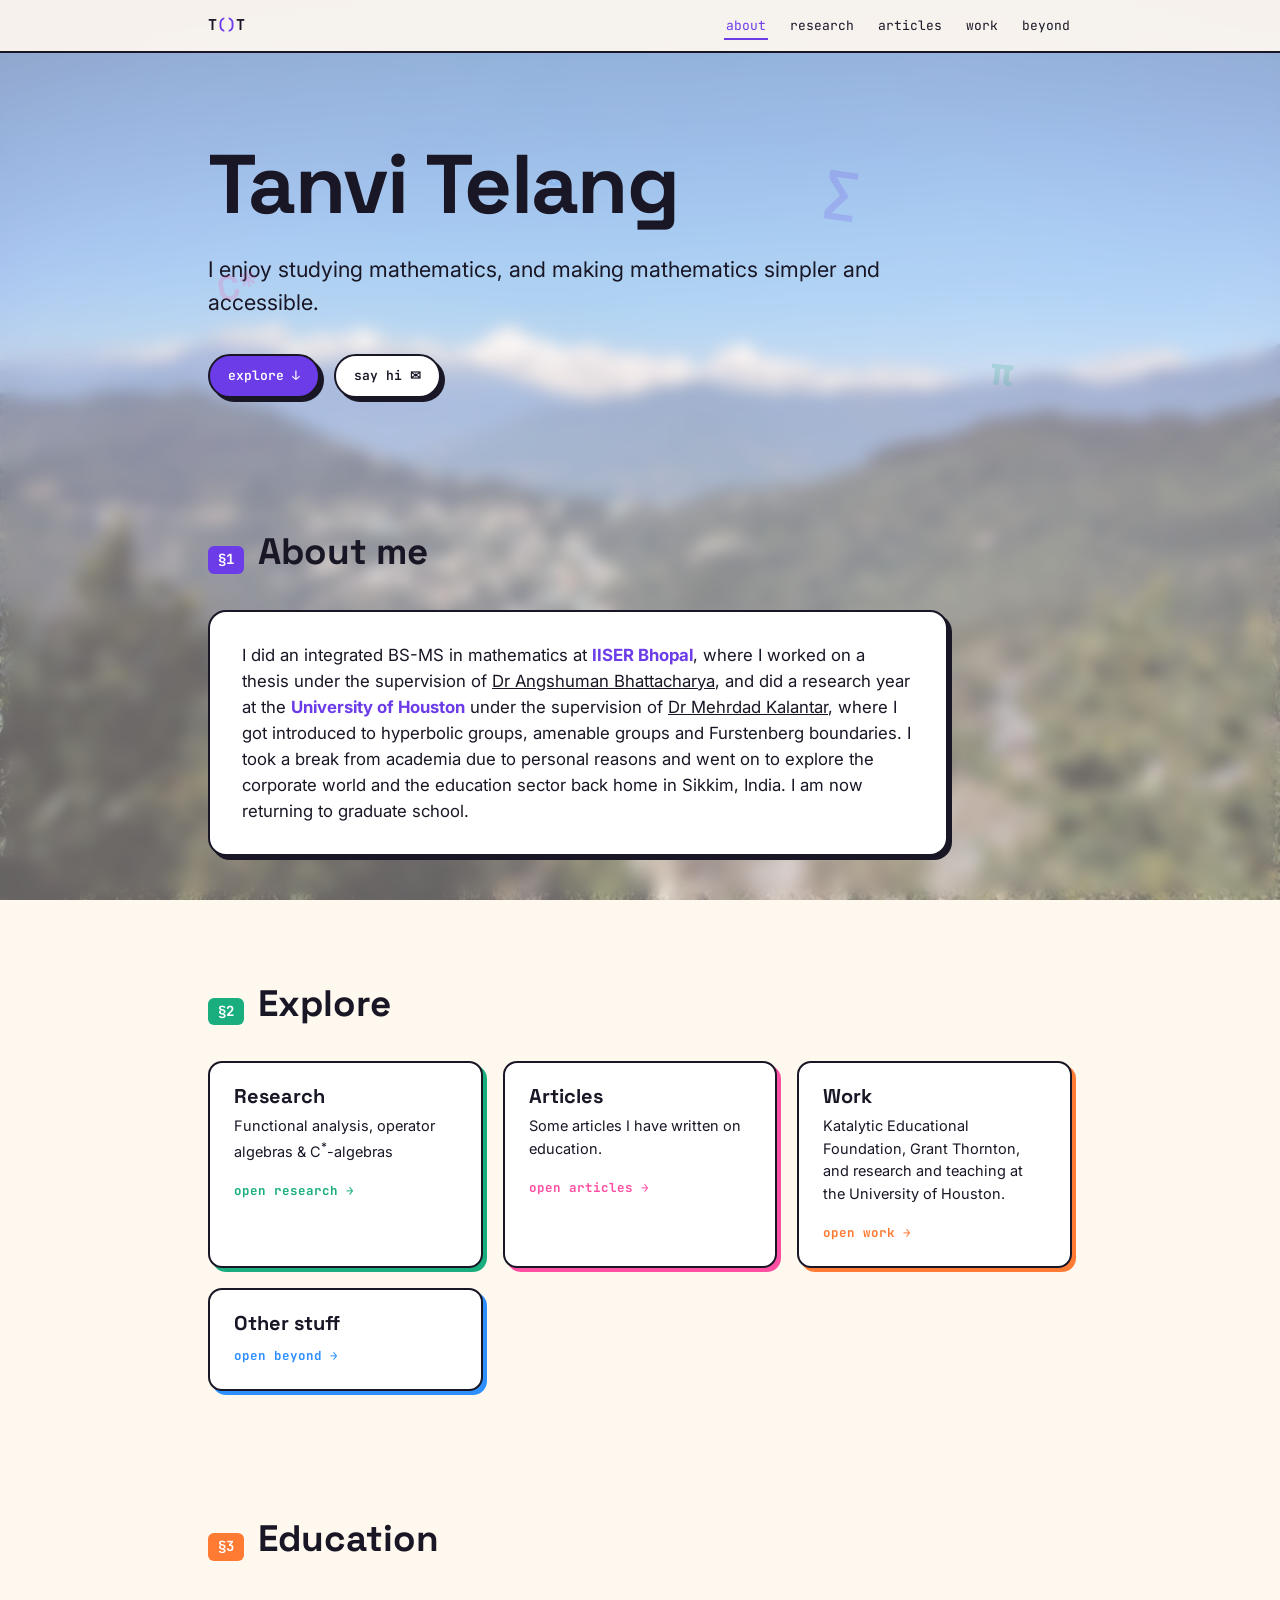
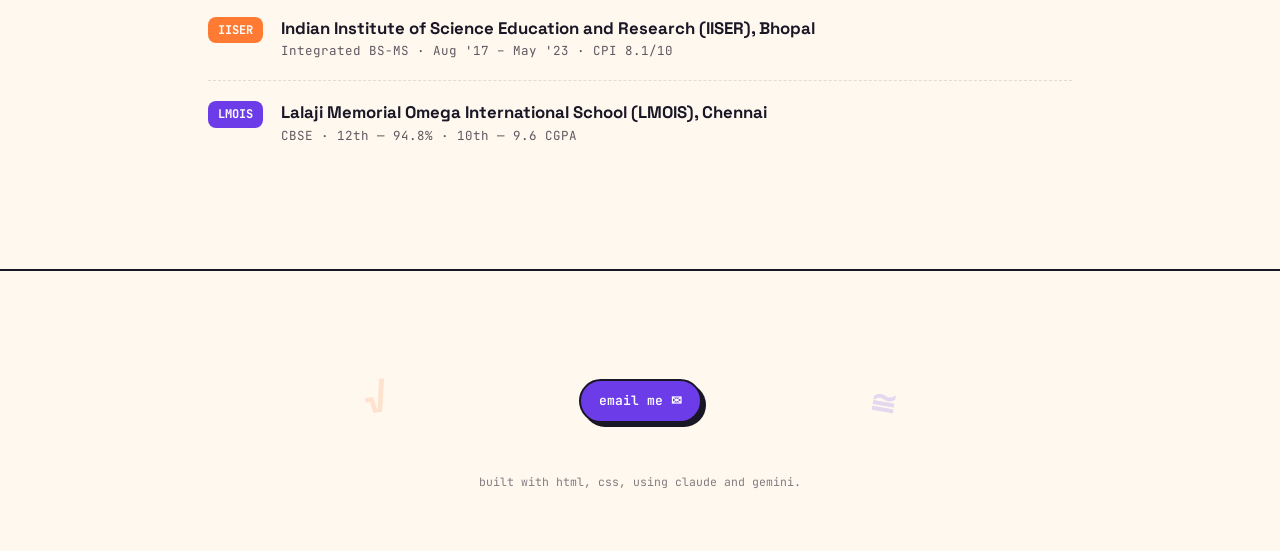
==== commit 99abc7f2: "Update index.html" ====
--- a/index.html
+++ b/index.html
@@ -36,12 +36,9 @@
     <span class="symbol" style="top:200px; left:88%; font-size:2.6rem; color:#1AAE7E; transform:rotate(6deg);">π</span>
     <span class="symbol" style="top:20px; left:40%; font-size:1.8rem; color:#2E8FFF; transform:rotate(-6deg);">∞</span>
 
-    <span class="eyebrow mono">Interests: mathematics, education, math-ed and equity</span>
     <h1 class="name">Tanvi <span class="hl">Telang</span></h1>
     <p class="tagline">
-      I enjoy studying <span class="tag-word t1">mathematics</span>, and making mathematics
-      <span class="tag-word t2">simpler and accessible</span>.
-      This is a running log of my research, adventures, and other interests.
+      I enjoy studying mathematics, and making mathematics simpler and accessible.
     </p>
     <div class="hero-links">
       <a class="pill fill" href="#explore">explore ↓</a>
@@ -58,8 +55,7 @@
       <h2 class="section-title">About me</h2>
     </div>
     <div class="about-card">
-      <p>I did an integrated BS-MS in mathematics at <b>IISER Bhopal</b>, worked on a thesis under the supervision of Dr Angshuman Bhattacharya, and did a research year at the <b>University of Houston</b> under the supervision of Dr Mehrdad Kalantar, where I got introduced to hyperbolic groups, amenable groups and Furstenberg boundaries. I took a break from academia due to some personal reasons and went on to explore the corporate world and the education sector back home in Sikkim, India. I am now returning to academia with more confidence about my decision.</p>
-    </div>
+<p>I did an integrated BS-MS in mathematics at <b>IISER Bhopal</b>, where I worked on a thesis under the supervision of <a href="https://sites.google.com/iiserb.ac.in/angshuman?pli=1&authuser=0" target="_blank" rel="noopener">Dr Angshuman Bhattacharya</a>, and did a research year at the <b>University of Houston</b> under the supervision of <a href="https://sites.google.com/view/mehrdadkalantar/home" target="_blank" rel="noopener">Dr Mehrdad Kalantar</a>, where I got introduced to hyperbolic groups, amenable groups and Furstenberg boundaries. I took a break from academia due to personal reasons and went on to explore the corporate world and the education sector back home in Sikkim, India. I am now returning to graduate school.</p>    </div>
   </section>
 
   <section id="explore">
@@ -70,22 +66,21 @@
     <div class="tile-grid">
       <a class="tile" href="research.html" style="--card-color:var(--mint)">
         <h3>Research</h3>
-        <p>My MS thesis on exotic C*-algebras, the GOALS summer school, and operator algebra conferences.</p>
+        <p>Functional analysis, operator algebras &amp; C<sup>*</sup>-algebras</p>        
         <span class="go">open research →</span>
       </a>
       <a class="tile" href="articles.html" style="--card-color:var(--bubblegum)">
         <h3>Articles</h3>
-        <p>A concept note on value-guided foundational literacy and numeracy, and an essay on the myth of the "math person".</p>
+        <p>Some articles I have written on education.</p>
         <span class="go">open articles →</span>
       </a>
       <a class="tile" href="work.html" style="--card-color:var(--tangerine)">
         <h3>Work</h3>
-        <p>Katalytic Educational Foundation, Grant Thornton, and research and teaching roles at the University of Houston.</p>
+        <p>Katalytic Educational Foundation, Grant Thornton, and research and teaching at the University of Houston.</p>
         <span class="go">open work →</span>
       </a>
       <a class="tile" href="beyond.html" style="--card-color:var(--sky)">
-        <h3>Beyond</h3>
-        <p>Positions of responsibility and extracurriculars, from AWM at Houston to Vigyan Vidushi and basketball.</p>
+        <h3>Other stuff</h3>
         <span class="go">open beyond →</span>
       </a>
     </div>
@@ -118,7 +113,6 @@
   <div class="wrap">
     <span class="symbol" style="top:-10px; left:20%; font-size:2.4rem; color:#FF7A33; transform:rotate(-8deg);">√</span>
     <span class="symbol" style="top:0px; left:75%; font-size:2rem; color:#6C3CE9; transform:rotate(10deg);">≅</span>
-    <h2>Let's talk math, education, or the space in between.</h2>
     <div class="footer-links">
       <a class="pill fill" href="mailto:tanvitelang@gmail.com">email me ✉</a>
     </div>
--- a/style.css
+++ b/style.css
@@ -146,7 +146,7 @@
     position:absolute;
     left:-4px; right:-4px; bottom:8%;
     height:36%;
-    background:var(--tangerine);
+    background:transparent;
     z-index:-1;
     transform:rotate(-1deg);
   }
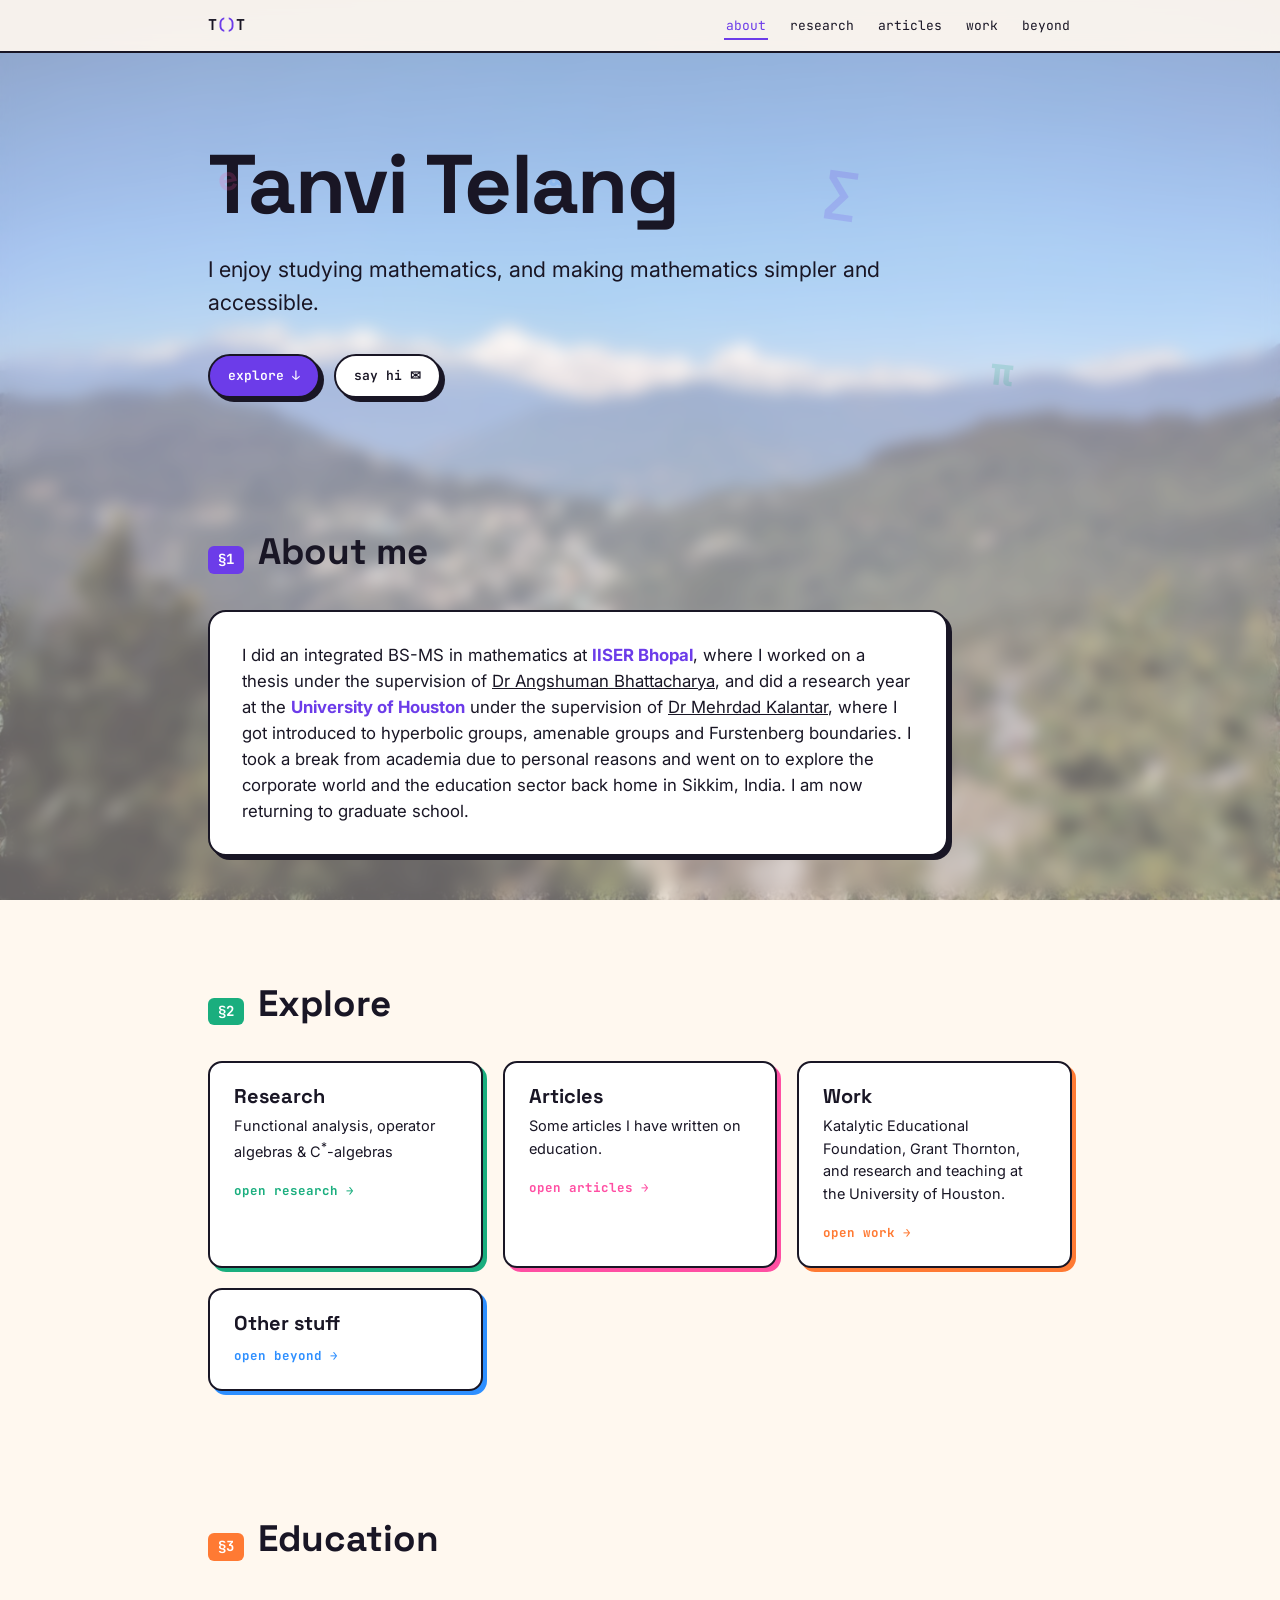
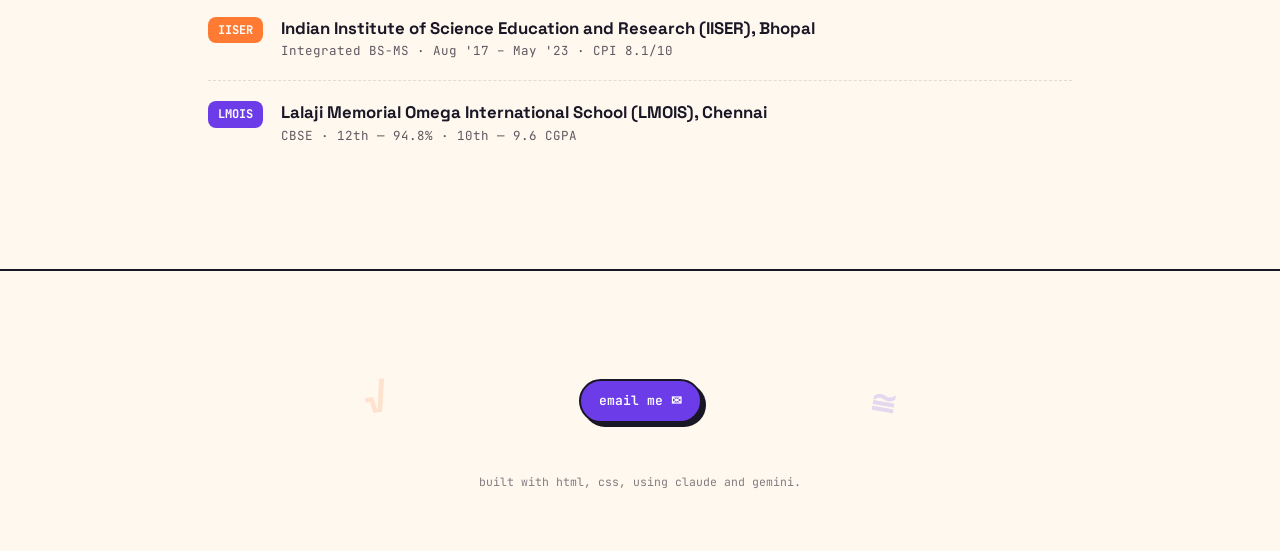
==== commit af3a15bf: "Update index.html" ====
--- a/index.html
+++ b/index.html
@@ -32,7 +32,7 @@
 <header class="hero">
   <div class="wrap">
     <span class="symbol" style="top:10px; left:70%; font-size:3.4rem; color:#6C3CE9; transform:rotate(8deg);">∑</span>
-    <span class="symbol" style="top:120px; left:4%; font-size:2.2rem; color:#FF4FA3; transform:rotate(-12deg);">C*</span>
+    <span class="symbol" style="top:12px; left:4%; font-size:2.2rem; color:#FF4FA3; transform:rotate(-12deg);">e</span>
     <span class="symbol" style="top:200px; left:88%; font-size:2.6rem; color:#1AAE7E; transform:rotate(6deg);">π</span>
     <span class="symbol" style="top:20px; left:40%; font-size:1.8rem; color:#2E8FFF; transform:rotate(-6deg);">∞</span>
 
--- a/style.css
+++ b/style.css
@@ -483,7 +483,7 @@
     position:absolute;
     left:-4px; right:-4px; bottom:8%;
     height:36%;
-    background:var(--hl, var(--tangerine));
+    background:transparent;
     z-index:-1;
     transform:rotate(-1deg);
   }
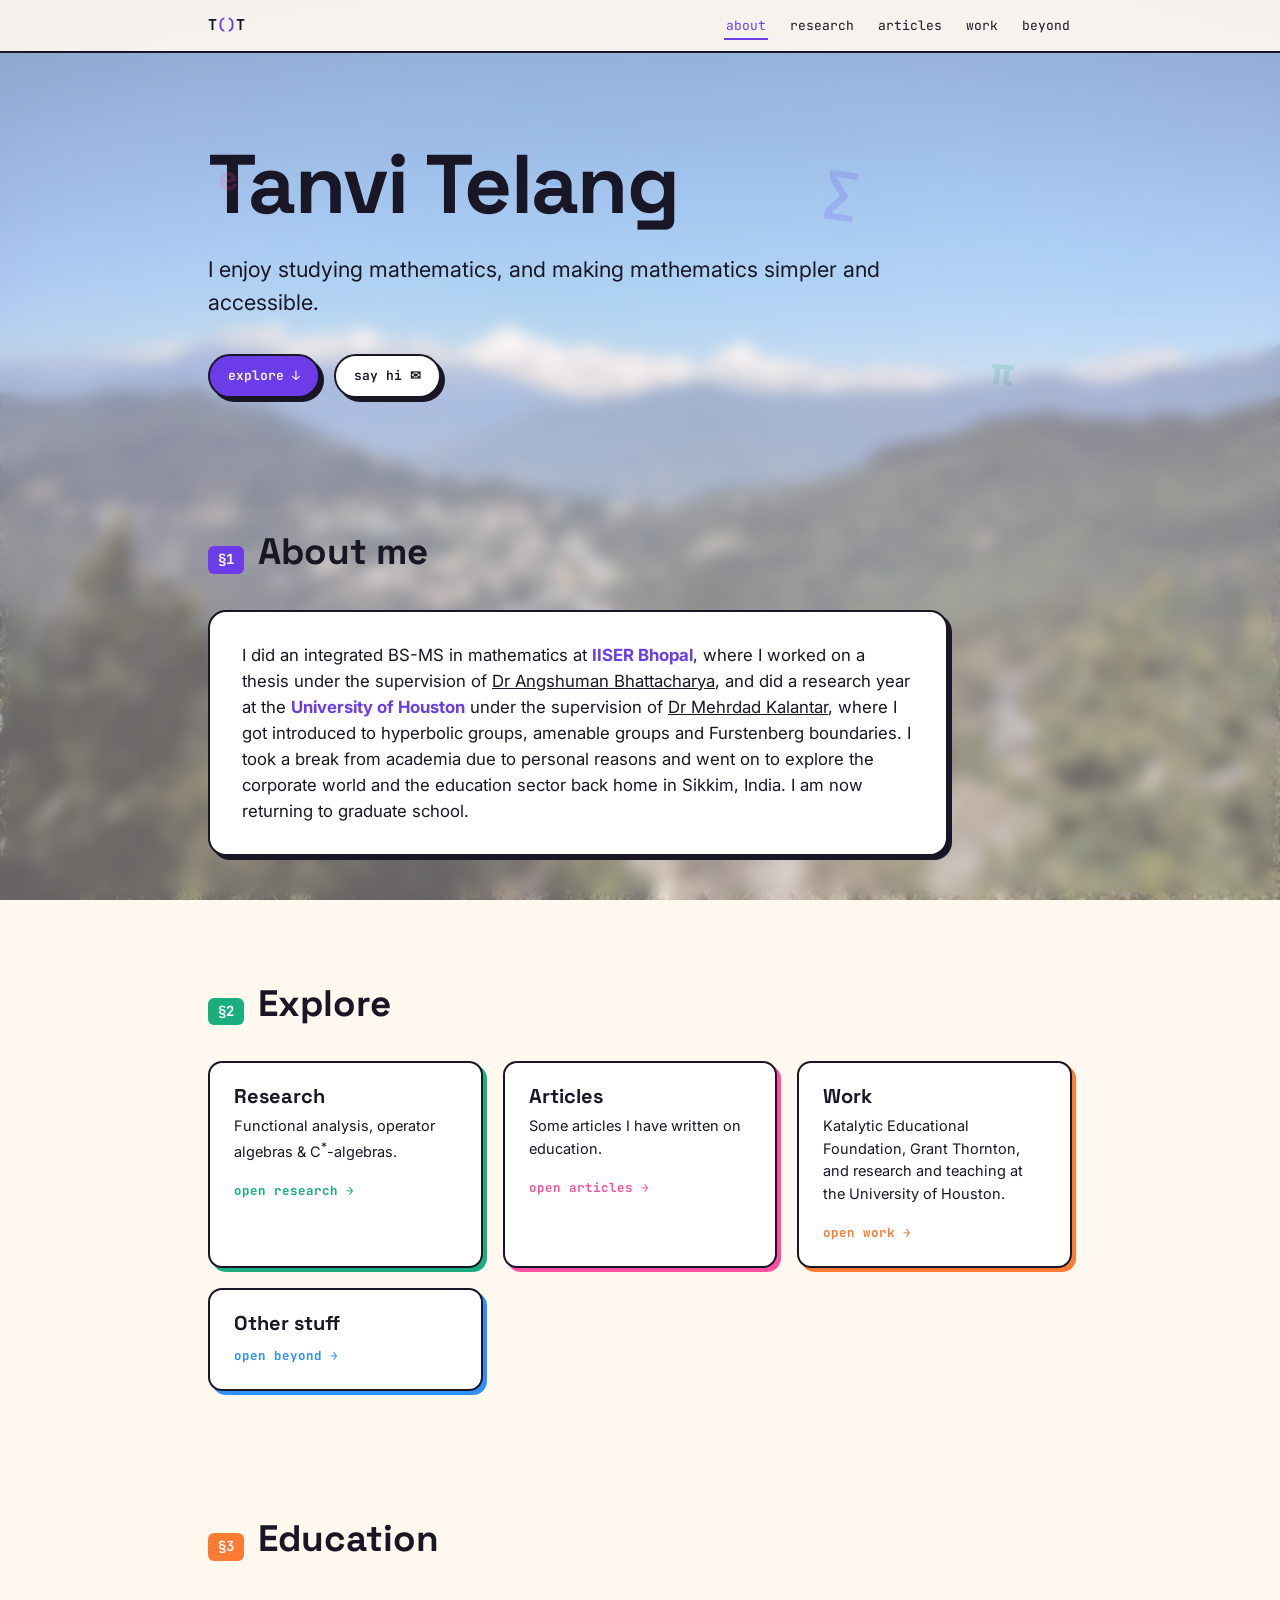
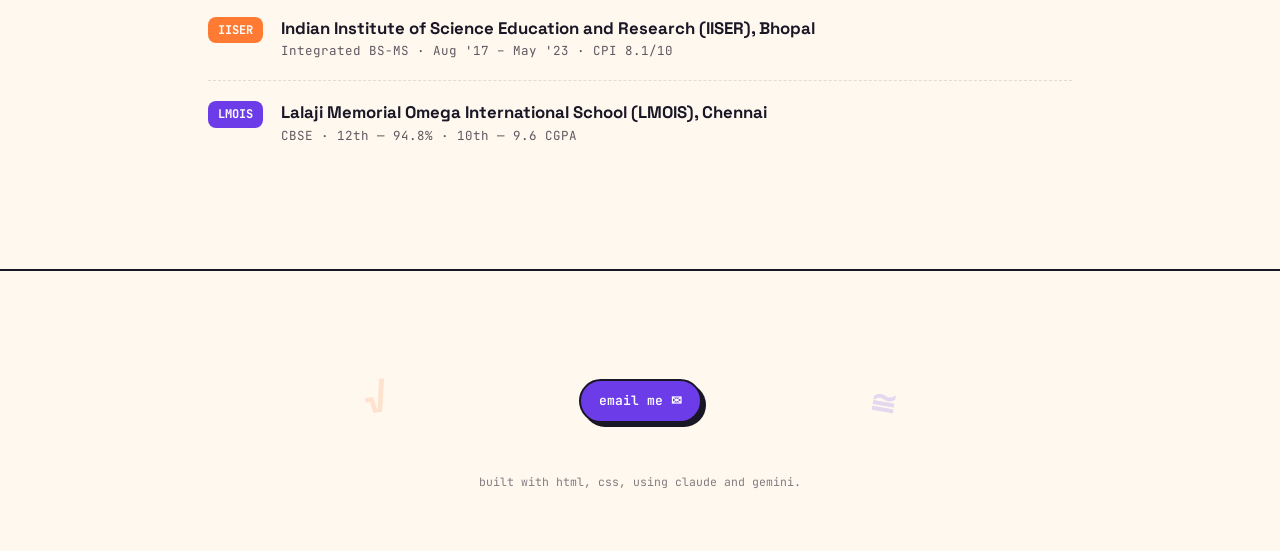
==== commit 9fc687b4: "Update index.html" ====
--- a/index.html
+++ b/index.html
@@ -66,7 +66,7 @@
     <div class="tile-grid">
       <a class="tile" href="research.html" style="--card-color:var(--mint)">
         <h3>Research</h3>
-        <p>Functional analysis, operator algebras &amp; C<sup>*</sup>-algebras</p>        
+        <p>Functional analysis, operator algebras &amp; C<sup>*</sup>-algebras.</p>        
         <span class="go">open research →</span>
       </a>
       <a class="tile" href="articles.html" style="--card-color:var(--bubblegum)">
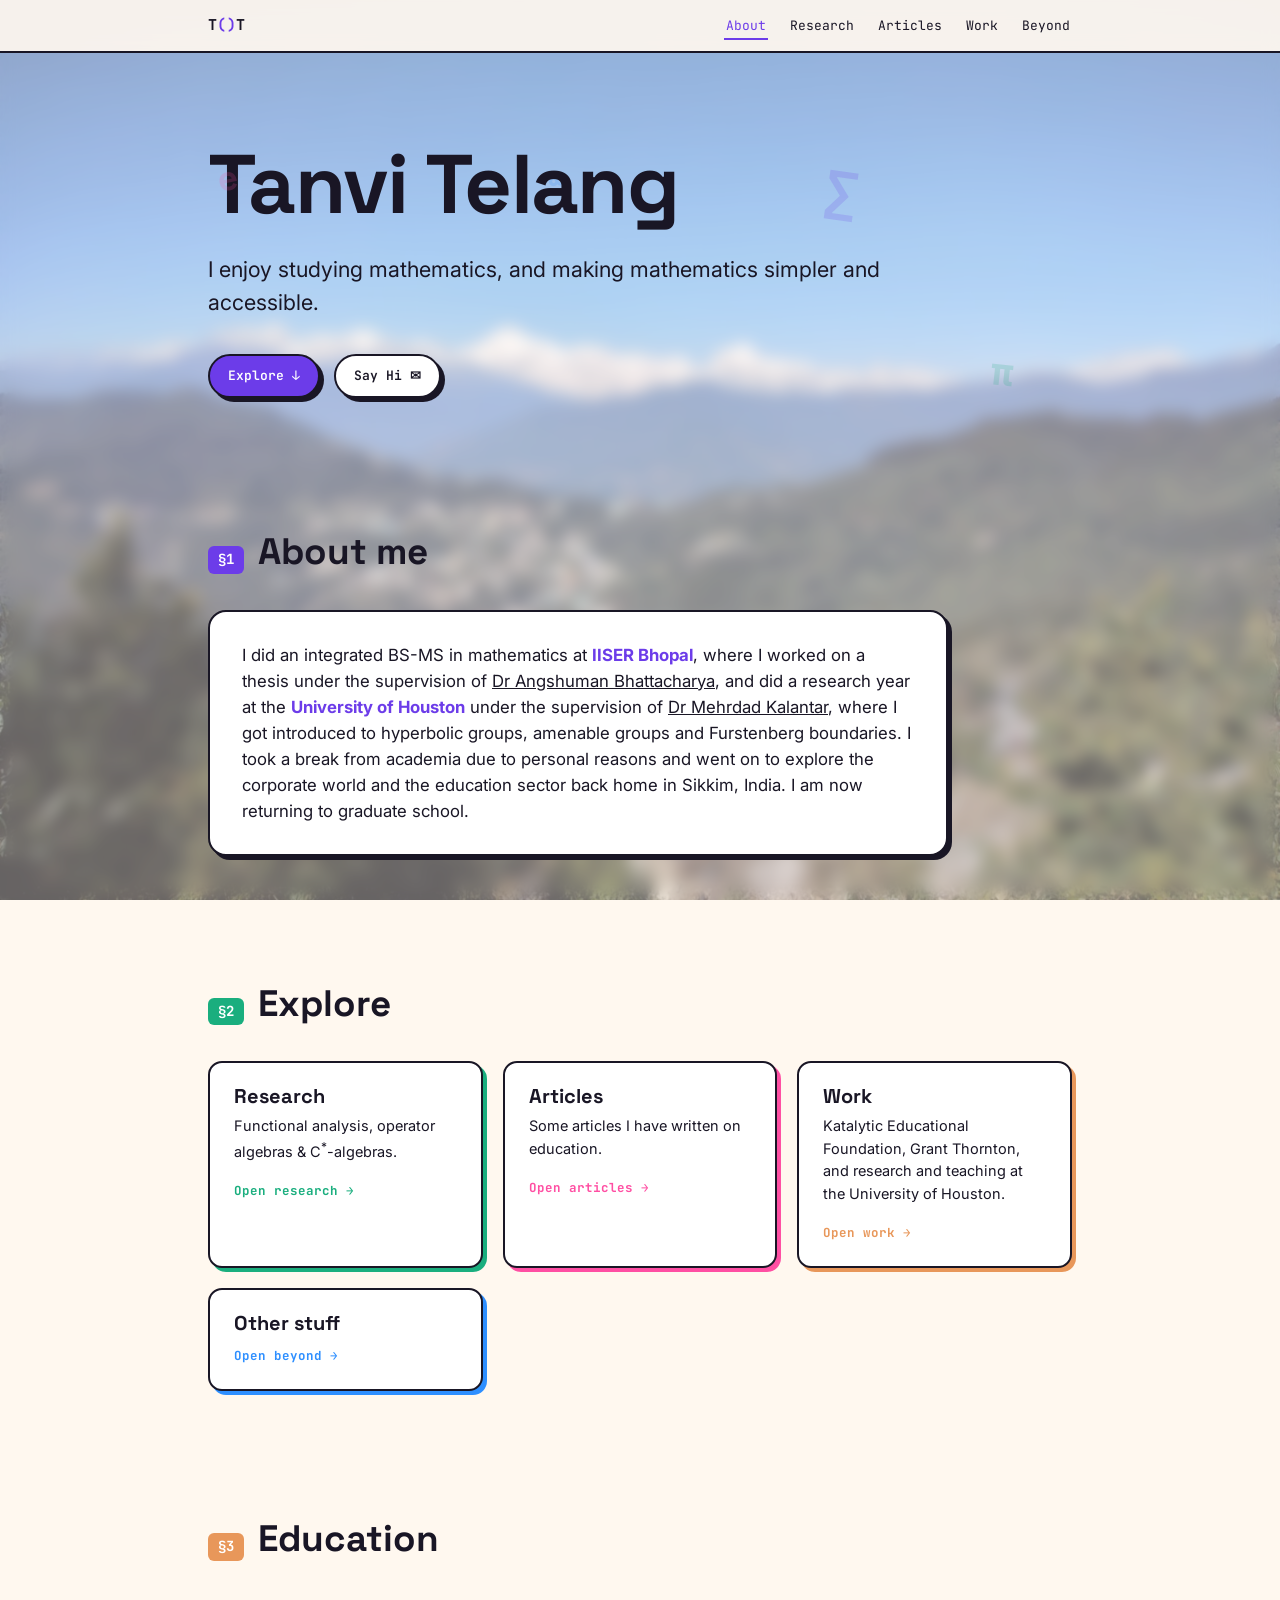
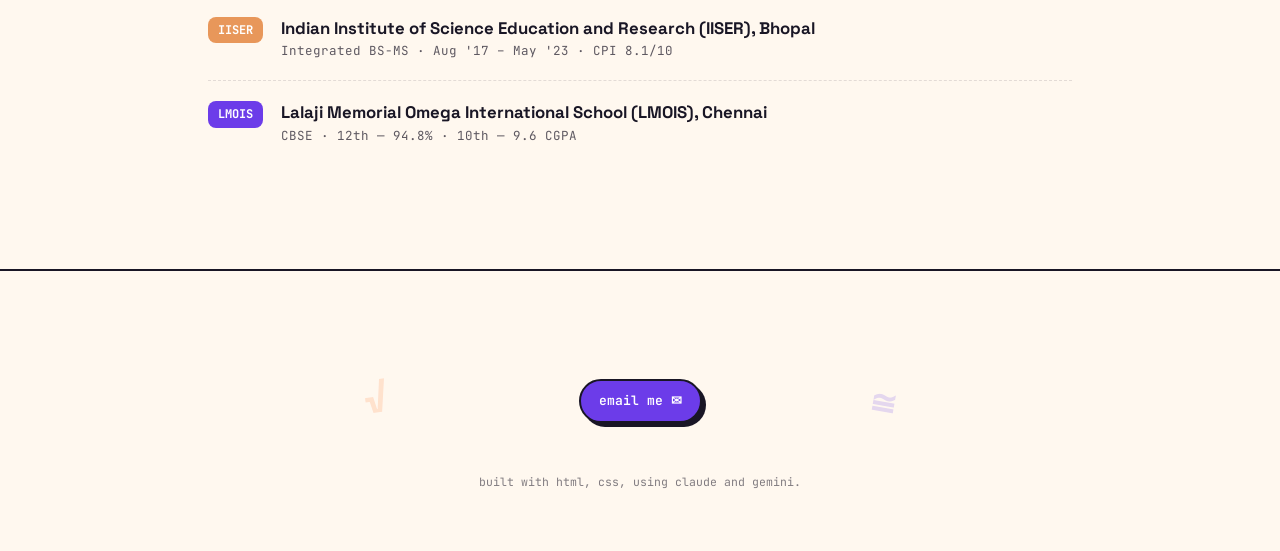
==== commit 7efa2b86: "Update index.html" ====
--- a/index.html
+++ b/index.html
@@ -20,11 +20,11 @@
   <div class="wrap">
     <a href="index.html" class="nav-mark">T<span>()</span>T</a>
     <ul class="nav-links">
-      <li><a href="index.html" aria-current="page">about</a></li>
-      <li><a href="research.html">research</a></li>
-      <li><a href="articles.html">articles</a></li>
-      <li><a href="work.html">work</a></li>
-      <li><a href="beyond.html">beyond</a></li>
+      <li><a href="index.html" aria-current="page">About</a></li>
+      <li><a href="research.html">Research</a></li>
+      <li><a href="articles.html">Articles</a></li>
+      <li><a href="work.html">Work</a></li>
+      <li><a href="beyond.html">Beyond</a></li>
     </ul>
   </div>
 </nav>
@@ -41,8 +41,8 @@
       I enjoy studying mathematics, and making mathematics simpler and accessible.
     </p>
     <div class="hero-links">
-      <a class="pill fill" href="#explore">explore ↓</a>
-      <a class="pill" href="mailto:tanvitelang@gmail.com">say hi ✉</a>
+      <a class="pill fill" href="#explore">Explore ↓</a>
+      <a class="pill" href="mailto:tanvitelang@gmail.com">Say Hi ✉</a>
     </div>
   </div>
 </header>
@@ -67,21 +67,21 @@
       <a class="tile" href="research.html" style="--card-color:var(--mint)">
         <h3>Research</h3>
         <p>Functional analysis, operator algebras &amp; C<sup>*</sup>-algebras.</p>        
-        <span class="go">open research →</span>
+        <span class="go">Open research →</span>
       </a>
       <a class="tile" href="articles.html" style="--card-color:var(--bubblegum)">
         <h3>Articles</h3>
         <p>Some articles I have written on education.</p>
-        <span class="go">open articles →</span>
+        <span class="go">Open articles →</span>
       </a>
       <a class="tile" href="work.html" style="--card-color:var(--tangerine)">
         <h3>Work</h3>
         <p>Katalytic Educational Foundation, Grant Thornton, and research and teaching at the University of Houston.</p>
-        <span class="go">open work →</span>
+        <span class="go">Open work →</span>
       </a>
       <a class="tile" href="beyond.html" style="--card-color:var(--sky)">
         <h3>Other stuff</h3>
-        <span class="go">open beyond →</span>
+        <span class="go">Open beyond →</span>
       </a>
     </div>
   </section>
--- a/style.css
+++ b/style.css
@@ -3,7 +3,7 @@
     --paper:#FFF8EF;
     --paper-2:#FFFFFF;
     --grape:#6C3CE9;
-    --tangerine:#FF7A33;
+    --tangerine:#E8975A;
     --mint:#1AAE7E;
     --bubblegum:#FF4FA3;
     --sky:#2E8FFF;
@@ -538,5 +538,42 @@
     gap:20px;
   }
 
+  /* photos and videos */
+  .media-grid{
+    display:grid;
+    grid-template-columns:repeat(auto-fill, minmax(130px, 150px));
+    gap:10px;
+    margin-top:14px;
+  }
+  .media-grid img, .media-grid video{
+    width:100%;
+    aspect-ratio:1 / 1;
+    object-fit:cover;
+    display:block;
+    border:2px solid var(--ink);
+    border-radius:10px;
+  }
+  .media-grid img{ cursor:zoom-in; }
+
+  /* project blocks inside a role */
+  .project{
+    margin-top:22px;
+    padding-top:18px;
+    border-top:1px dashed var(--line);
+  }
+  .project h4{
+    font-family:'Space Grotesk', sans-serif;
+    font-size:1.05rem;
+    margin:0 0 8px;
+  }
+  .project h5{
+    font-family:'JetBrains Mono', monospace;
+    font-size:12px;
+    margin:12px 0 0;
+    color:rgba(25,22,37,0.7);
+  }
+  .project p{ margin:0 0 10px; font-size:14.5px; }
+  .project ul{ margin:0 0 10px; padding-left:20px; font-size:14.5px; }
+
   /* spacing between stacked content blocks on detail pages */
   .stack > * + *{ margin-top:22px; }
